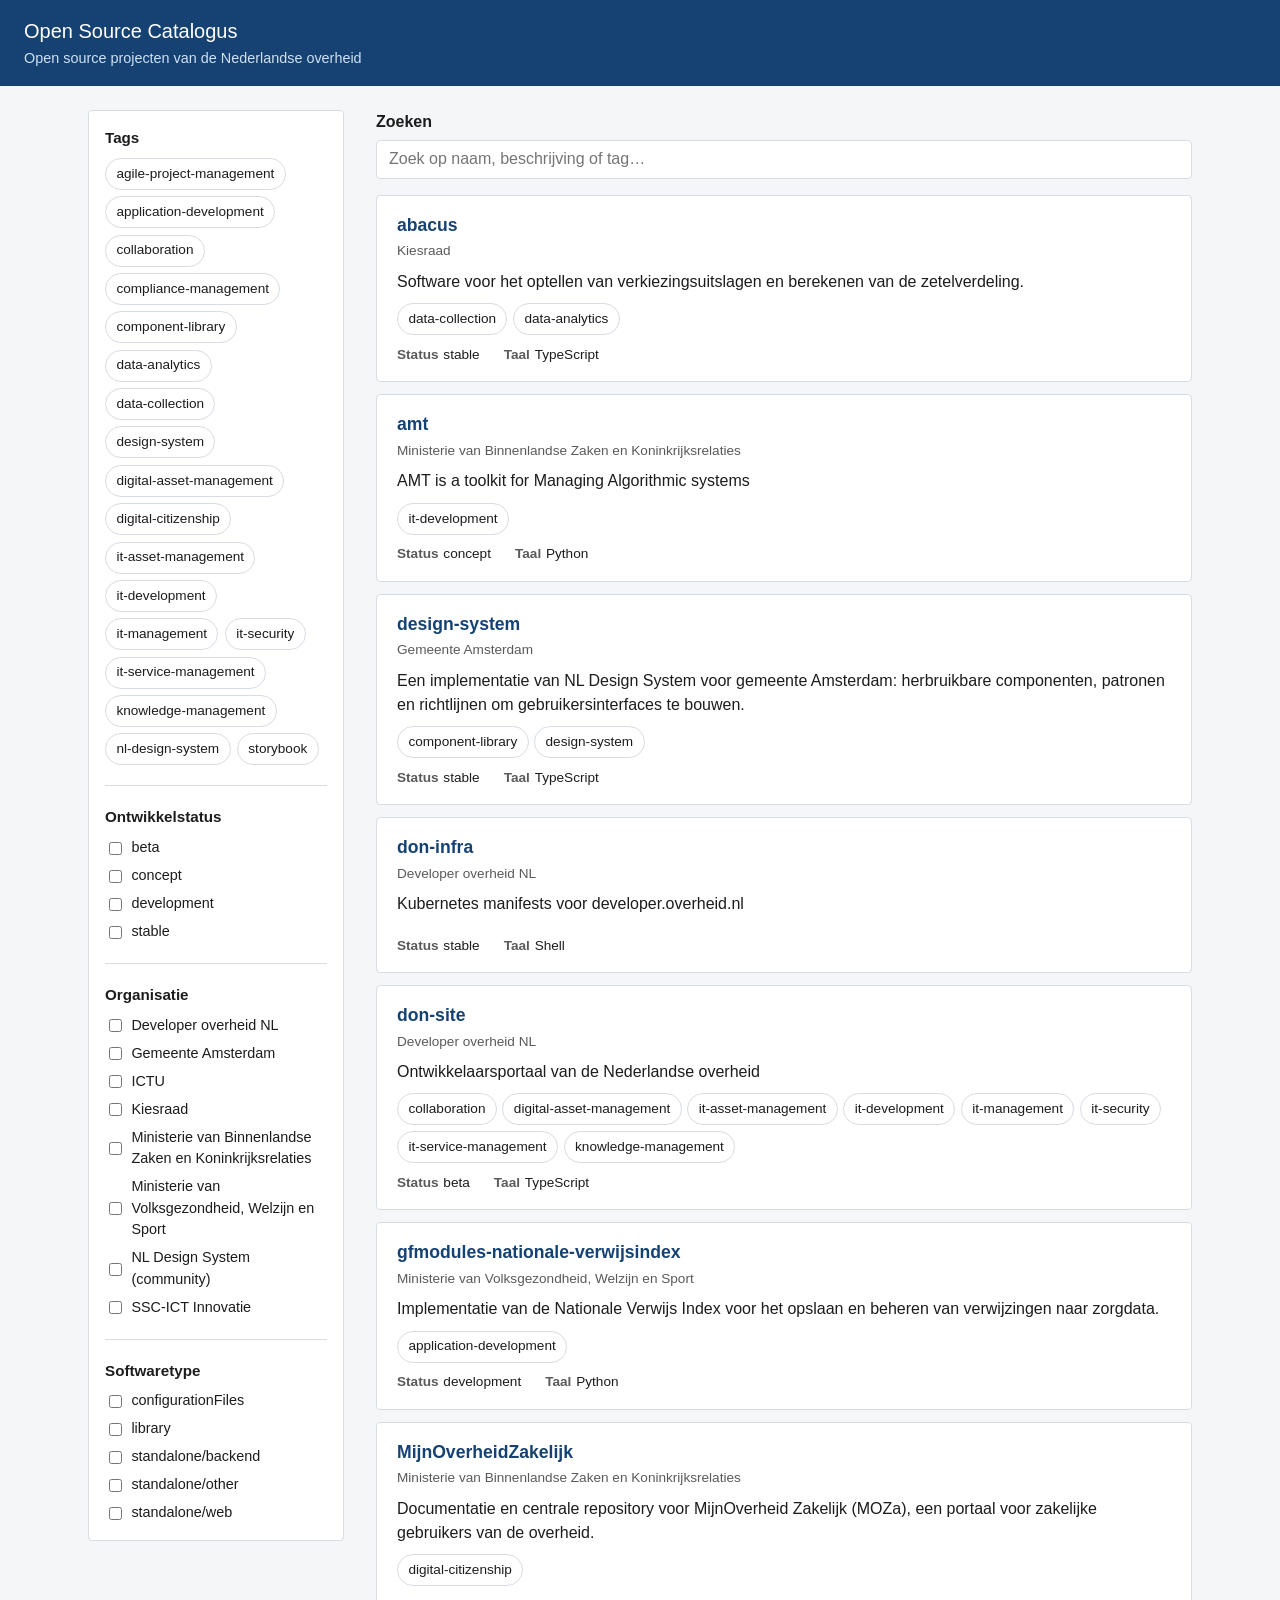
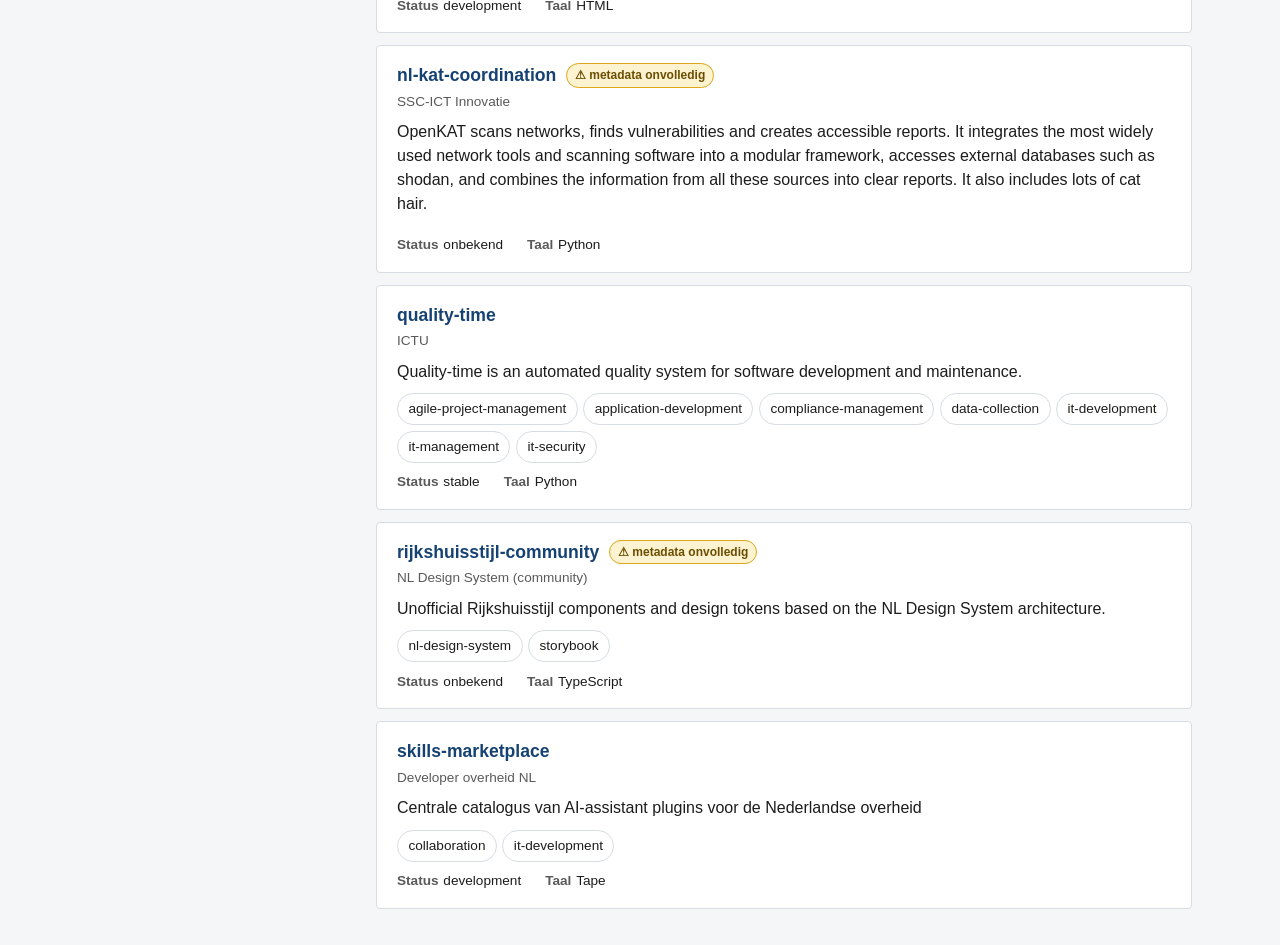
==== web/index.html @ 33ab9851 "initial commit" ====
<!doctype html>
<html lang="nl">
<head>
  <meta charset="utf-8" />
  <meta name="viewport" content="width=device-width, initial-scale=1" />
  <title>Open Source Catalogus</title>
  <link rel="stylesheet" href="styles/base.css" />
  <link rel="stylesheet" href="components/search-bar.css" />
  <link rel="stylesheet" href="components/tag-filter.css" />
  <link rel="stylesheet" href="components/checkbox-filter.css" />
  <link rel="stylesheet" href="components/project-card.css" />
  <link rel="stylesheet" href="components/project-list.css" />
  <link rel="stylesheet" href="components/empty-state.css" />
</head>
<body>
  <header class="site-header">
    <a href="index.html">
      <p class="site-header__title">Open Source Catalogus</p>
      <p class="site-header__subtitle">Open source projecten van de Nederlandse overheid</p>
    </a>
  </header>

  <main class="page">
    <div class="catalog-layout">
      <aside class="catalog-layout__filters" id="filters"></aside>
      <div class="catalog-layout__results">
        <div id="search-bar"></div>
        <div id="project-list"></div>
      </div>
    </div>
  </main>

  <template id="tpl-search-bar">
    <div class="search-bar">
      <label class="search-bar__label" for="search-bar-input">Zoeken</label>
      <input
        type="search"
        id="search-bar-input"
        class="search-bar__input"
        placeholder="Zoek op naam, beschrijving of tag…"
        autocomplete="off"
      />
    </div>
  </template>

  <template id="tpl-filters">
    <div class="filters">
      <section class="filters__section">
        <h2 class="filters__heading">Tags</h2>
        <div class="filters__active-tags" id="active-tag-pills"></div>
        <div class="tag-filter" id="tag-filter-list"></div>
      </section>
      <section class="filters__section">
        <h2 class="filters__heading">Ontwikkelstatus</h2>
        <div class="checkbox-filter" id="status-filter-options"></div>
      </section>
      <section class="filters__section">
        <h2 class="filters__heading">Organisatie</h2>
        <div class="checkbox-filter" id="org-filter-options"></div>
      </section>
      <section class="filters__section">
        <h2 class="filters__heading">Softwaretype</h2>
        <div class="checkbox-filter" id="software-type-filter-options"></div>
      </section>
    </div>
  </template>

  <template id="tpl-tag-pill">
    <button type="button" class="tag-pill">
      <span class="tag-pill__label"></span>
      <span class="tag-pill__remove" aria-hidden="true">×</span>
    </button>
  </template>

  <template id="tpl-tag-chip">
    <button type="button" class="tag-chip">
      <span class="tag-chip__label"></span>
    </button>
  </template>

  <template id="tpl-checkbox-option">
    <label class="checkbox-filter__option">
      <input type="checkbox" class="checkbox-filter__checkbox" />
      <span class="checkbox-filter__label"></span>
    </label>
  </template>

  <template id="tpl-project-card">
    <li class="project-card">
      <a class="project-card__link" href="#">
        <div class="project-card__header">
          <h2 class="project-card__name"></h2>
          <span class="project-card__warning badge" hidden title="Geen publiccode.yml gevonden">
            ⚠ metadata onvolledig
          </span>
        </div>
        <p class="project-card__org"></p>
        <p class="project-card__description"></p>
        <div class="project-card__tags"></div>
        <dl class="project-card__meta">
          <div>
            <dt>Status</dt>
            <dd class="project-card__status"></dd>
          </div>
          <div>
            <dt>Taal</dt>
            <dd class="project-card__language"></dd>
          </div>
        </dl>
      </a>
    </li>
  </template>

  <template id="tpl-empty-state">
    <div class="empty-state">
      <p class="empty-state__message">Geen projecten gevonden.</p>
      <p class="empty-state__hint">Probeer een andere zoekterm of pas de actieve filters aan.</p>
    </div>
  </template>

  <script type="module" src="app.js"></script>
</body>
</html>
---- web/styles/base.css ----
:root {
  --color-primary: #154273;
  --color-primary-dark: #0e2f52;
  --color-accent: #007bc7;
  --color-text: #1c1c1c;
  --color-text-muted: #5a5a5a;
  --color-bg: #ffffff;
  --color-bg-subtle: #f4f6f8;
  --color-border: #d7dde3;
  --color-warning-bg: #fdf3d0;
  --color-warning-border: #dba617;
  --color-warning-text: #6b4e00;
  --radius: 4px;
  --font-sans: "Segoe UI", Roboto, Arial, sans-serif;
  --heat-0: #e8edf2;
  --heat-1: #bcdcf2;
  --heat-2: #7ab8e6;
  --heat-3: #2f8fd1;
  --heat-4: #154273;
}

* {
  box-sizing: border-box;
}

[hidden] {
  display: none !important;
}

body {
  margin: 0;
  font-family: var(--font-sans);
  color: var(--color-text);
  background: var(--color-bg-subtle);
  line-height: 1.5;
}

a {
  color: var(--color-accent);
}

.site-header {
  background: var(--color-primary);
  color: #fff;
  padding: 1rem 1.5rem;
}

.site-header a {
  color: #fff;
  text-decoration: none;
}

.site-header__title {
  margin: 0;
  font-size: 1.25rem;
}

.site-header__subtitle {
  margin: 0.15rem 0 0;
  font-size: 0.9rem;
  color: #cfe0f2;
}

.page {
  max-width: 72rem;
  margin: 0 auto;
  padding: 1.5rem;
}

.visually-hidden {
  position: absolute;
  width: 1px;
  height: 1px;
  overflow: hidden;
  clip: rect(0 0 0 0);
  white-space: nowrap;
}

.button {
  display: inline-flex;
  align-items: center;
  gap: 0.4rem;
  padding: 0.55rem 1rem;
  background: var(--color-accent);
  color: #fff;
  border: none;
  border-radius: var(--radius);
  font-size: 0.95rem;
  text-decoration: none;
  cursor: pointer;
}

.button:hover {
  background: var(--color-primary);
}

.catalog-layout {
  display: grid;
  grid-template-columns: 16rem 1fr;
  gap: 2rem;
  align-items: start;
}

@media (max-width: 45rem) {
  .catalog-layout {
    grid-template-columns: 1fr;
  }
}

.filters {
  background: var(--color-bg);
  border: 1px solid var(--color-border);
  border-radius: var(--radius);
  padding: 1rem;
}

.filters__section + .filters__section {
  margin-top: 1.25rem;
  padding-top: 1.25rem;
  border-top: 1px solid var(--color-border);
}

.filters__heading {
  margin: 0 0 0.5rem;
  font-size: 0.95rem;
}

.badge {
  display: inline-block;
  padding: 0.15rem 0.5rem;
  border-radius: 999px;
  font-size: 0.75rem;
  font-weight: 600;
  background: var(--color-bg-subtle);
  color: var(--color-text-muted);
  border: 1px solid var(--color-border);
}
---- web/components/search-bar.css ----
.search-bar {
  margin-bottom: 1rem;
}

.search-bar__label {
  display: block;
  font-weight: 600;
  margin-bottom: 0.35rem;
}

.search-bar__input {
  width: 100%;
  padding: 0.6rem 0.75rem;
  font-size: 1rem;
  border: 1px solid var(--color-border);
  border-radius: var(--radius);
  background: var(--color-bg);
}

.search-bar__input:focus {
  outline: 2px solid var(--color-accent);
  outline-offset: 1px;
}
---- web/components/tag-filter.css ----
.tag-filter {
  display: flex;
  flex-wrap: wrap;
  gap: 0.4rem;
  margin: 0.5rem 0;
}

.tag-chip {
  font: inherit;
  font-size: 0.85rem;
  padding: 0.3rem 0.65rem;
  border-radius: 999px;
  border: 1px solid var(--color-border);
  background: var(--color-bg);
  color: var(--color-text);
  cursor: pointer;
}

.tag-chip:hover {
  border-color: var(--color-accent);
}

.tag-chip--active {
  background: var(--color-accent);
  border-color: var(--color-accent);
  color: #fff;
}

.filters__active-tags {
  display: flex;
  flex-wrap: wrap;
  gap: 0.4rem;
  margin-bottom: 0.5rem;
}

.filters__active-tags:empty {
  display: none;
}

.tag-pill {
  display: inline-flex;
  align-items: center;
  gap: 0.3rem;
  font: inherit;
  font-size: 0.85rem;
  padding: 0.25rem 0.5rem;
  border-radius: 999px;
  border: 1px solid var(--color-primary);
  background: var(--color-primary);
  color: #fff;
  cursor: pointer;
}

.tag-pill__remove {
  font-weight: bold;
}
---- web/components/checkbox-filter.css ----
.checkbox-filter {
  display: flex;
  flex-direction: column;
  gap: 0.4rem;
}

.checkbox-filter__option {
  display: flex;
  align-items: center;
  gap: 0.4rem;
  font-size: 0.9rem;
  cursor: pointer;
}
---- web/components/project-card.css ----
.project-card {
  list-style: none;
  background: var(--color-bg);
  border: 1px solid var(--color-border);
  border-radius: var(--radius);
  margin-bottom: 0.75rem;
}

.project-card__link {
  display: block;
  padding: 1rem 1.25rem;
  text-decoration: none;
  color: inherit;
}

.project-card:hover {
  border-color: var(--color-accent);
}

.project-card__header {
  display: flex;
  align-items: center;
  gap: 0.6rem;
  flex-wrap: wrap;
}

.project-card__name {
  margin: 0;
  font-size: 1.1rem;
  color: var(--color-primary);
}

.project-card__warning {
  background: var(--color-warning-bg);
  border-color: var(--color-warning-border);
  color: var(--color-warning-text);
}

.project-card__org {
  margin: 0.2rem 0 0.5rem;
  font-size: 0.85rem;
  color: var(--color-text-muted);
}

.project-card__description {
  margin: 0 0 0.6rem;
}

.project-card__tags {
  display: flex;
  flex-wrap: wrap;
  gap: 0.35rem;
  margin-bottom: 0.6rem;
}

.project-card__meta {
  display: flex;
  gap: 1.5rem;
  margin: 0;
  font-size: 0.85rem;
}

.project-card__meta dt {
  font-weight: 600;
  color: var(--color-text-muted);
}

.project-card__meta div {
  display: flex;
  gap: 0.3rem;
}

.project-card__meta dd {
  margin: 0;
}
---- web/components/project-list.css ----
.project-list {
  list-style: none;
  margin: 0;
  padding: 0;
}
---- web/components/empty-state.css ----
.empty-state {
  padding: 2.5rem 1rem;
  text-align: center;
  color: var(--color-text-muted);
}

.empty-state__message {
  font-size: 1.1rem;
  font-weight: 600;
  margin: 0 0 0.35rem;
  color: var(--color-text);
}

.empty-state__hint {
  margin: 0;
}
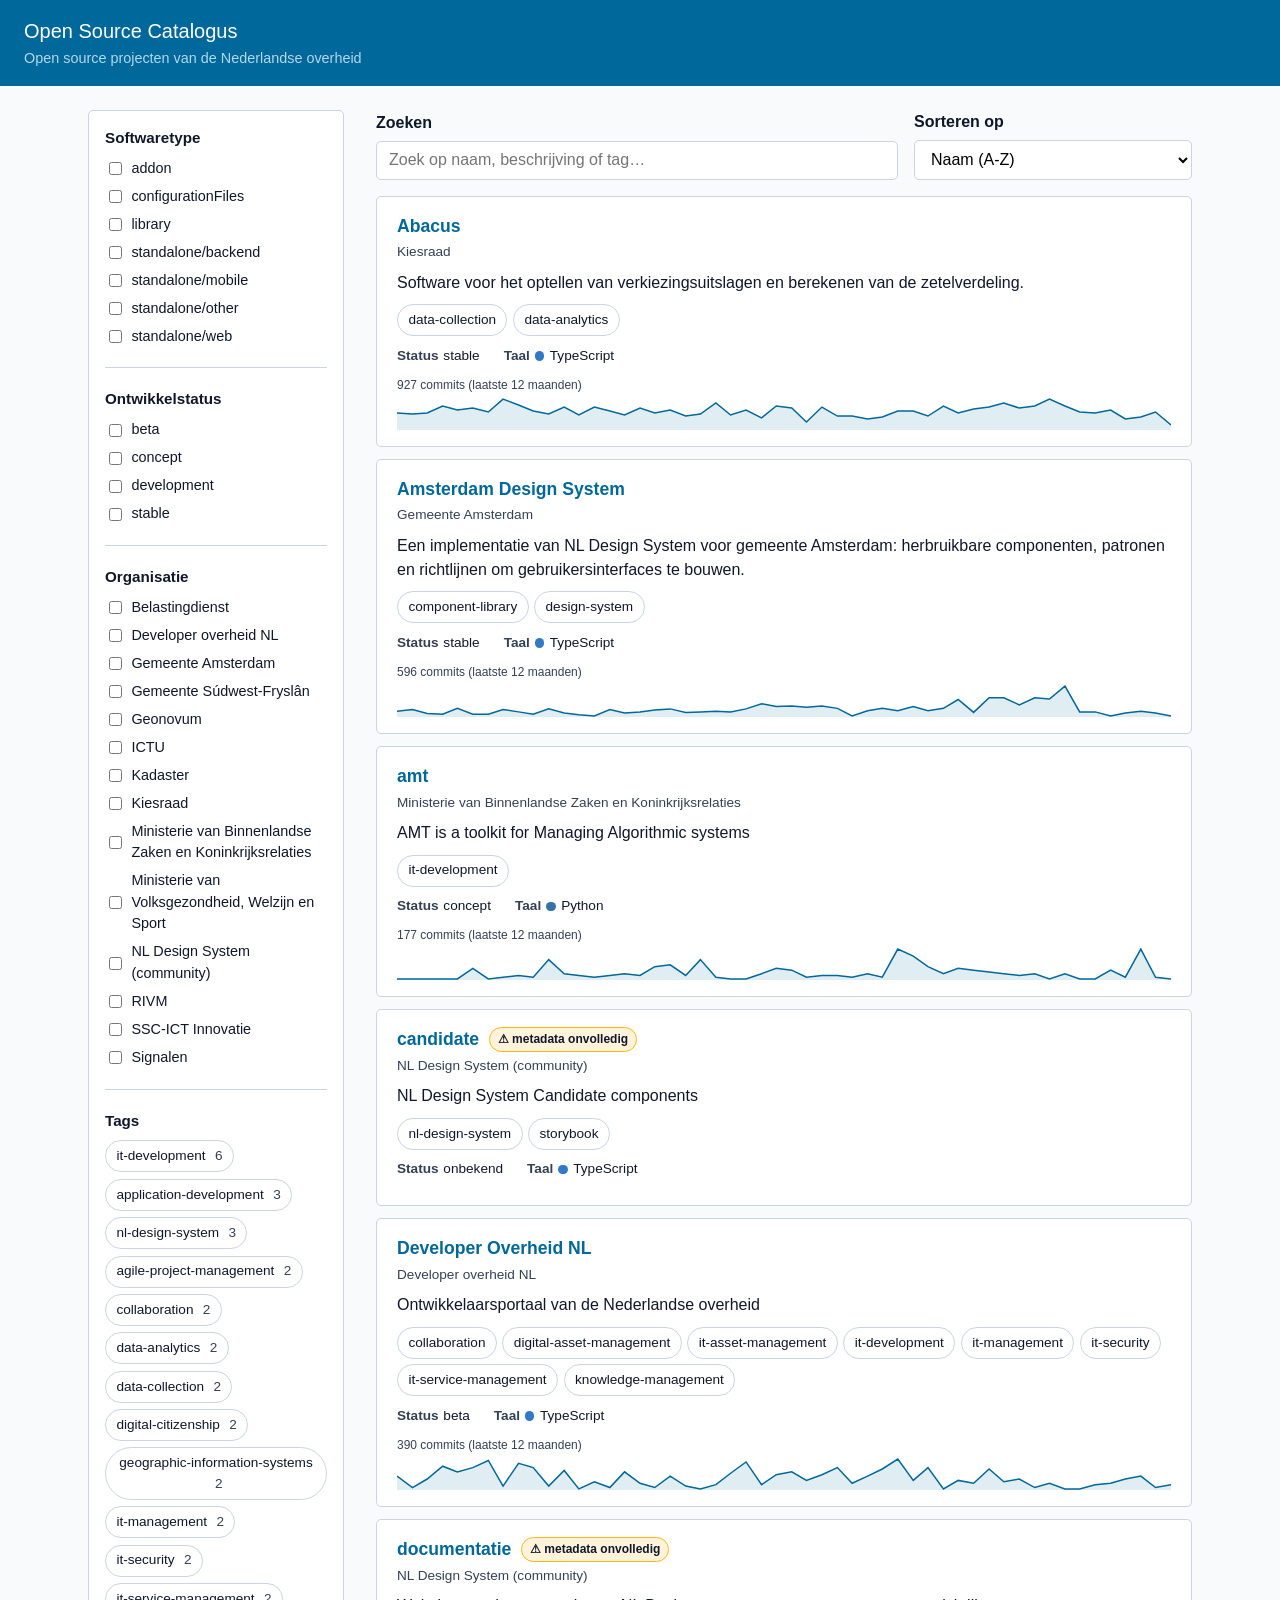
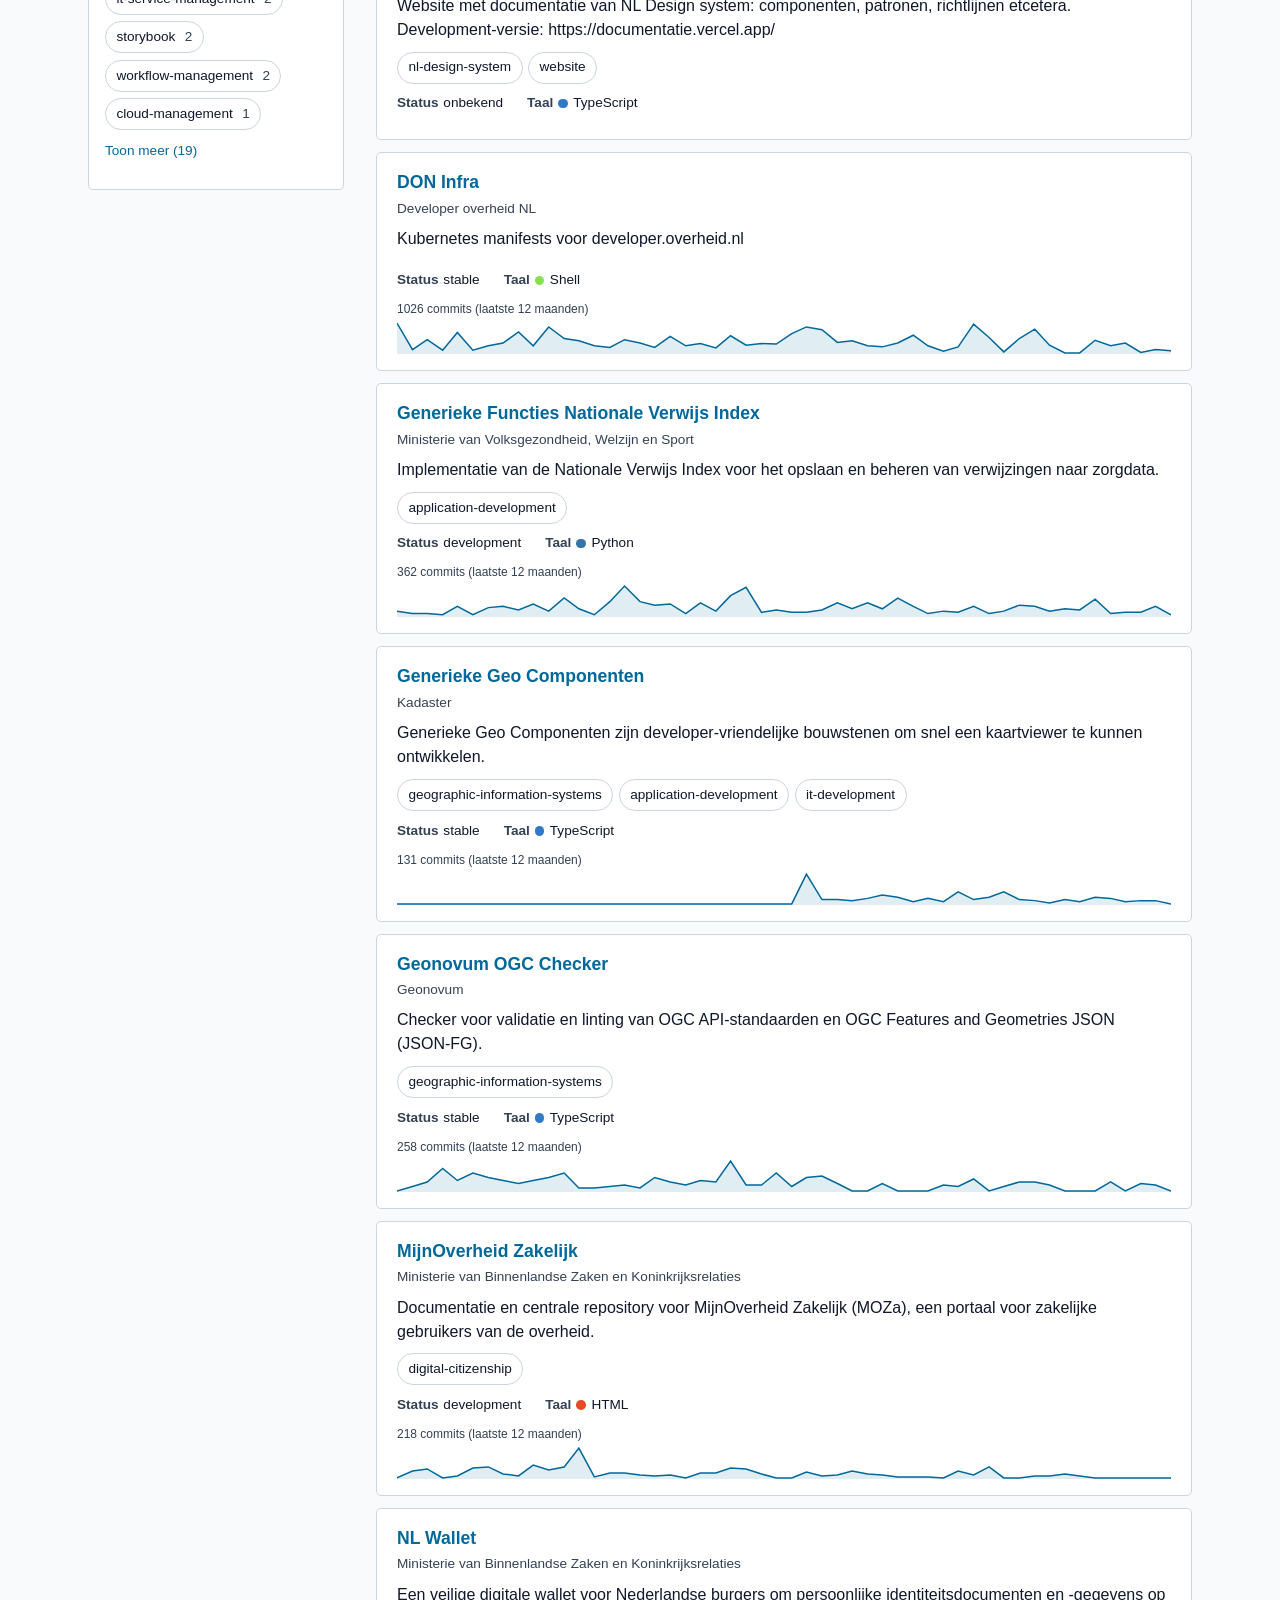
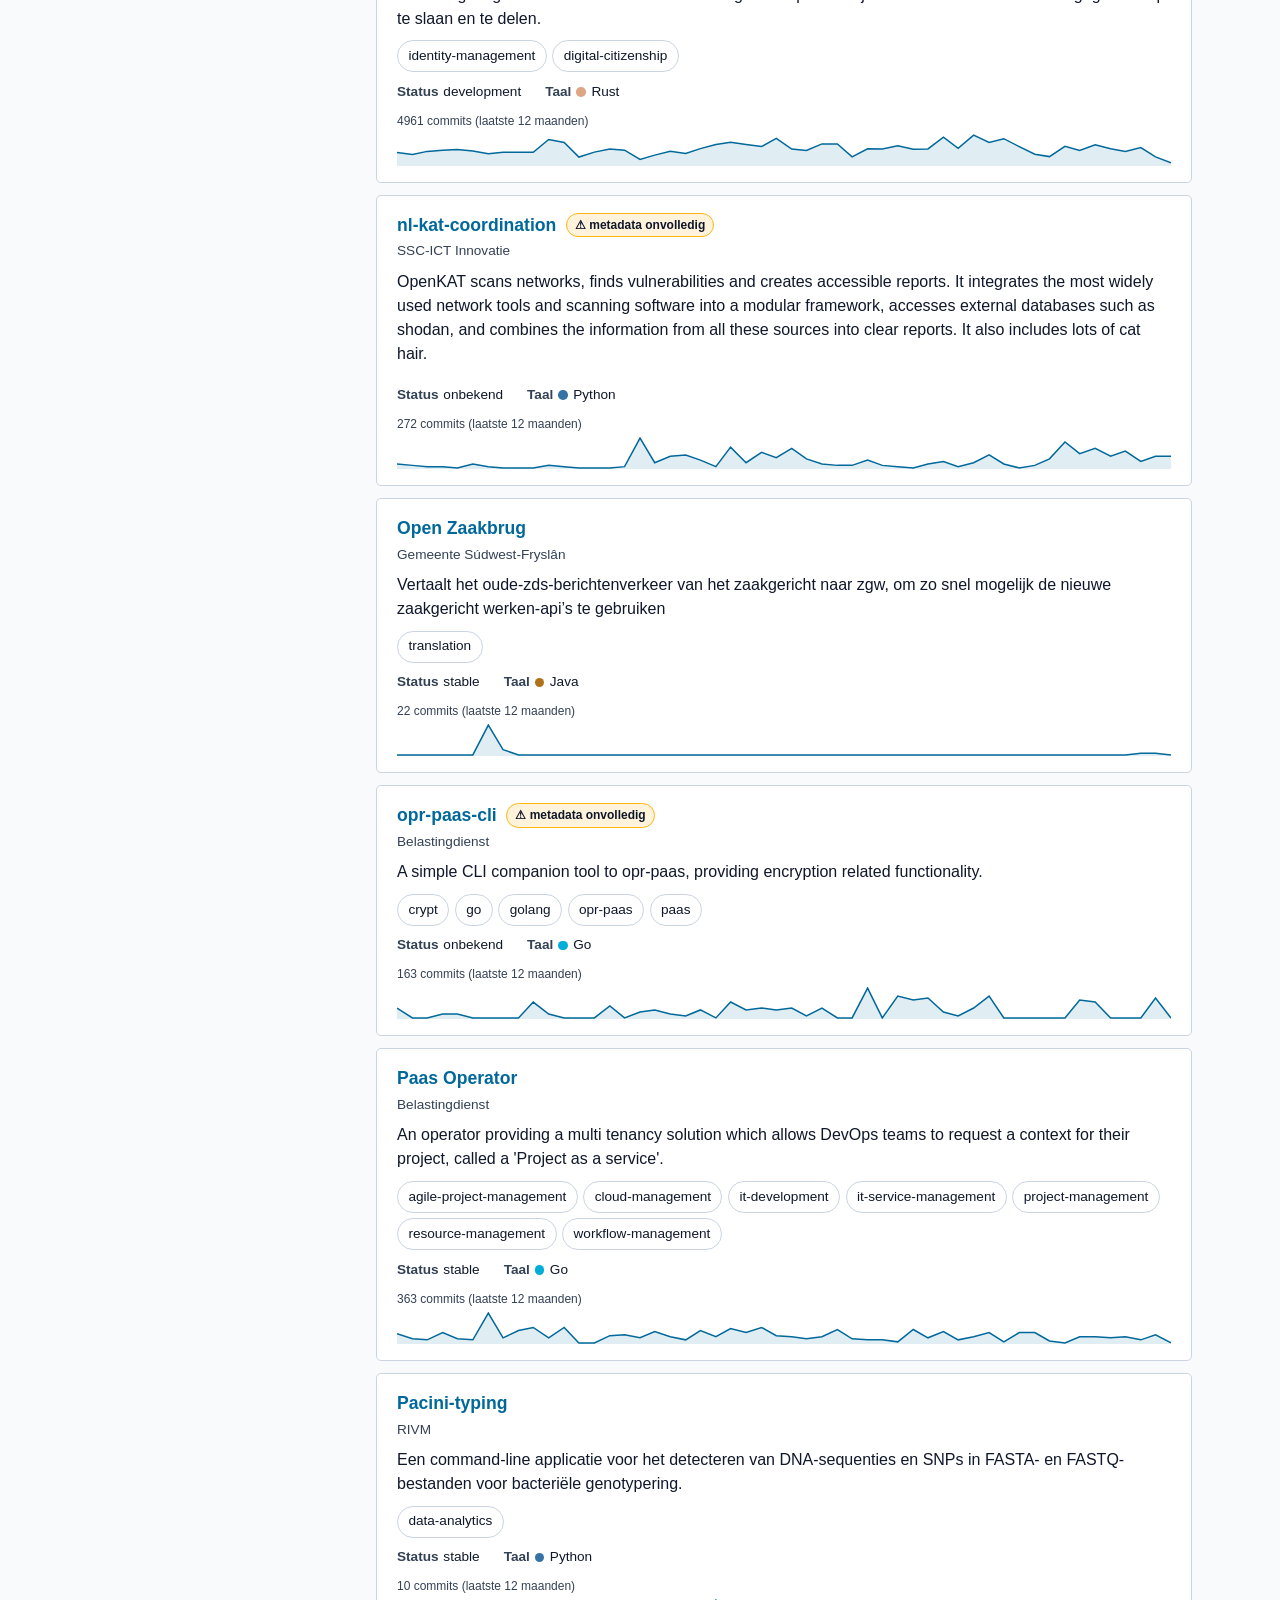
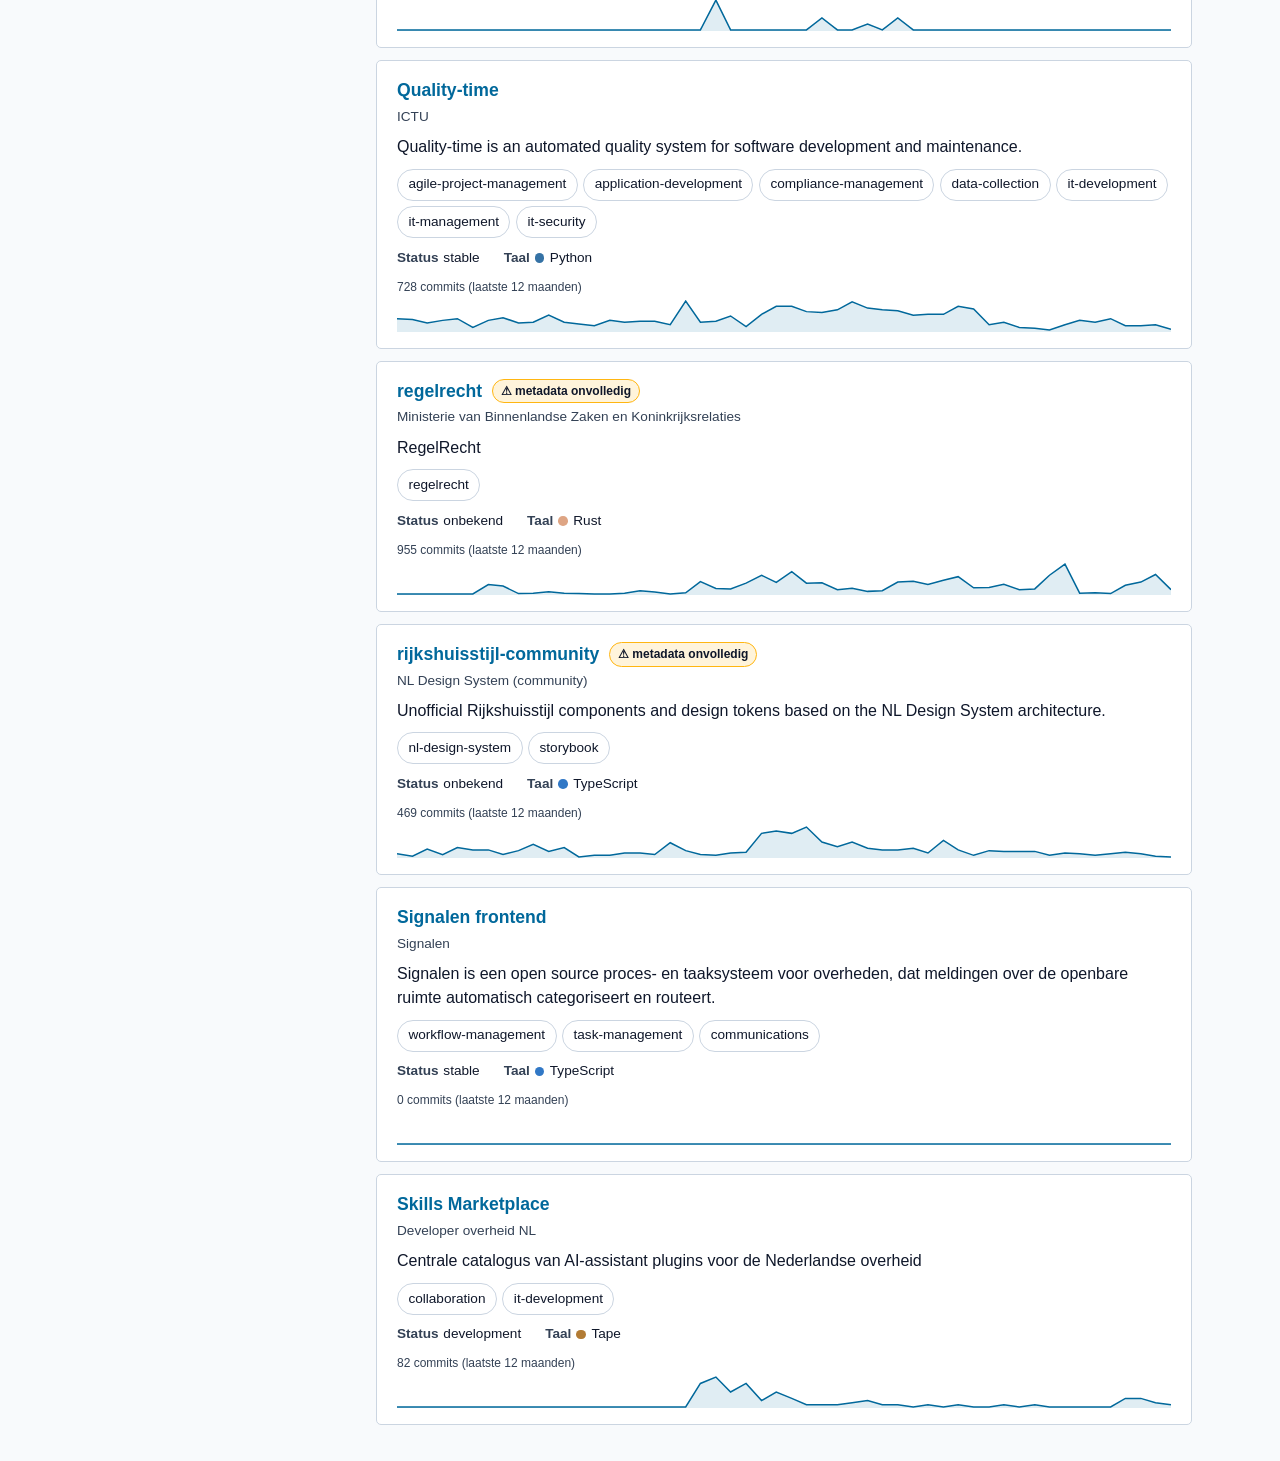
==== commit d3432bcf: "last push" ====
--- a/web/index.html
+++ b/web/index.html
@@ -1,123 +1,153 @@
 <!doctype html>
 <html lang="nl">
-<head>
-  <meta charset="utf-8" />
-  <meta name="viewport" content="width=device-width, initial-scale=1" />
-  <title>Open Source Catalogus</title>
-  <link rel="stylesheet" href="styles/base.css" />
-  <link rel="stylesheet" href="components/search-bar.css" />
-  <link rel="stylesheet" href="components/tag-filter.css" />
-  <link rel="stylesheet" href="components/checkbox-filter.css" />
-  <link rel="stylesheet" href="components/project-card.css" />
-  <link rel="stylesheet" href="components/project-list.css" />
-  <link rel="stylesheet" href="components/empty-state.css" />
-</head>
-<body>
-  <header class="site-header">
-    <a href="index.html">
-      <p class="site-header__title">Open Source Catalogus</p>
-      <p class="site-header__subtitle">Open source projecten van de Nederlandse overheid</p>
-    </a>
-  </header>
+  <head>
+    <meta charset="utf-8" />
+    <meta name="viewport" content="width=device-width, initial-scale=1" />
+    <title>Open Source Catalogus</title>
+    <link rel="stylesheet" href="styles/base.css" />
+    <link rel="stylesheet" href="components/search-bar.css" />
+    <link rel="stylesheet" href="components/sort-select.css" />
+    <link rel="stylesheet" href="components/tag-filter.css" />
+    <link rel="stylesheet" href="components/checkbox-filter.css" />
+    <link rel="stylesheet" href="components/project-card.css" />
+    <link rel="stylesheet" href="components/commit-sparkline.css" />
+    <link rel="stylesheet" href="components/project-list.css" />
+    <link rel="stylesheet" href="components/empty-state.css" />
+  </head>
+  <body>
+    <header class="site-header">
+      <a href="index.html">
+        <p class="site-header__title">Open Source Catalogus</p>
+        <p class="site-header__subtitle">
+          Open source projecten van de Nederlandse overheid
+        </p>
+      </a>
+    </header>
 
-  <main class="page">
-    <div class="catalog-layout">
-      <aside class="catalog-layout__filters" id="filters"></aside>
-      <div class="catalog-layout__results">
-        <div id="search-bar"></div>
-        <div id="project-list"></div>
+    <main class="page">
+      <div class="catalog-layout">
+        <aside class="catalog-layout__filters" id="filters"></aside>
+        <div class="catalog-layout__results">
+          <div class="catalog-toolbar">
+            <div id="search-bar"></div>
+            <div id="sort-select"></div>
+          </div>
+          <div id="project-list"></div>
+        </div>
       </div>
-    </div>
-  </main>
+    </main>
 
-  <template id="tpl-search-bar">
-    <div class="search-bar">
-      <label class="search-bar__label" for="search-bar-input">Zoeken</label>
-      <input
-        type="search"
-        id="search-bar-input"
-        class="search-bar__input"
-        placeholder="Zoek op naam, beschrijving of tag…"
-        autocomplete="off"
-      />
-    </div>
-  </template>
+    <template id="tpl-search-bar">
+      <div class="search-bar">
+        <label class="search-bar__label" for="search-bar-input">Zoeken</label>
+        <input
+          type="search"
+          id="search-bar-input"
+          class="search-bar__input"
+          placeholder="Zoek op naam, beschrijving of tag…"
+          autocomplete="off"
+        />
+      </div>
+    </template>
 
-  <template id="tpl-filters">
-    <div class="filters">
-      <section class="filters__section">
-        <h2 class="filters__heading">Tags</h2>
-        <div class="filters__active-tags" id="active-tag-pills"></div>
-        <div class="tag-filter" id="tag-filter-list"></div>
-      </section>
-      <section class="filters__section">
-        <h2 class="filters__heading">Ontwikkelstatus</h2>
-        <div class="checkbox-filter" id="status-filter-options"></div>
-      </section>
-      <section class="filters__section">
-        <h2 class="filters__heading">Organisatie</h2>
-        <div class="checkbox-filter" id="org-filter-options"></div>
-      </section>
-      <section class="filters__section">
-        <h2 class="filters__heading">Softwaretype</h2>
-        <div class="checkbox-filter" id="software-type-filter-options"></div>
-      </section>
-    </div>
-  </template>
+    <template id="tpl-filters">
+      <div class="filters">
+        <section class="filters__section">
+          <h2 class="filters__heading">Softwaretype</h2>
+          <div class="checkbox-filter" id="software-type-filter-options"></div>
+        </section>
+        <section class="filters__section">
+          <h2 class="filters__heading">Ontwikkelstatus</h2>
+          <div class="checkbox-filter" id="status-filter-options"></div>
+        </section>
 
-  <template id="tpl-tag-pill">
-    <button type="button" class="tag-pill">
-      <span class="tag-pill__label"></span>
-      <span class="tag-pill__remove" aria-hidden="true">×</span>
-    </button>
-  </template>
+        <section class="filters__section">
+          <h2 class="filters__heading">Organisatie</h2>
+          <div class="checkbox-filter" id="org-filter-options"></div>
+        </section>
 
-  <template id="tpl-tag-chip">
-    <button type="button" class="tag-chip">
-      <span class="tag-chip__label"></span>
-    </button>
-  </template>
+        <section class="filters__section">
+          <h2 class="filters__heading">Tags</h2>
+          <div class="filters__active-tags" id="active-tag-pills"></div>
+          <div class="tag-filter" id="tag-filter-list"></div>
+        </section>
+      </div>
+    </template>
 
-  <template id="tpl-checkbox-option">
-    <label class="checkbox-filter__option">
-      <input type="checkbox" class="checkbox-filter__checkbox" />
-      <span class="checkbox-filter__label"></span>
-    </label>
-  </template>
+    <template id="tpl-tag-pill">
+      <button type="button" class="tag-pill">
+        <span class="tag-pill__label"></span>
+        <span class="tag-pill__remove" aria-hidden="true">×</span>
+      </button>
+    </template>
 
-  <template id="tpl-project-card">
-    <li class="project-card">
-      <a class="project-card__link" href="#">
-        <div class="project-card__header">
-          <h2 class="project-card__name"></h2>
-          <span class="project-card__warning badge" hidden title="Geen publiccode.yml gevonden">
-            ⚠ metadata onvolledig
-          </span>
-        </div>
-        <p class="project-card__org"></p>
-        <p class="project-card__description"></p>
-        <div class="project-card__tags"></div>
-        <dl class="project-card__meta">
-          <div>
-            <dt>Status</dt>
-            <dd class="project-card__status"></dd>
+    <template id="tpl-tag-chip">
+      <button type="button" class="tag-chip">
+        <span class="tag-chip__label"></span>
+        <span class="tag-chip__count"></span>
+      </button>
+    </template>
+
+    <template id="tpl-sort-select">
+      <div class="sort-select">
+        <label class="sort-select__label" for="sort-select-input"
+          >Sorteren op</label
+        >
+        <select id="sort-select-input" class="sort-select__input">
+          <option value="name-asc">Naam (A-Z)</option>
+          <option value="commits-desc">Aantal commits (hoog naar laag)</option>
+          <option value="commits-asc">Aantal commits (laag naar hoog)</option>
+        </select>
+      </div>
+    </template>
+
+    <template id="tpl-checkbox-option">
+      <label class="checkbox-filter__option">
+        <input type="checkbox" class="checkbox-filter__checkbox" />
+        <span class="checkbox-filter__label"></span>
+      </label>
+    </template>
+
+    <template id="tpl-project-card">
+      <li class="project-card">
+        <a class="project-card__link" href="#">
+          <div class="project-card__header">
+            <h2 class="project-card__name"></h2>
+            <span
+              class="project-card__warning badge"
+              hidden
+              title="Geen publiccode.yml gevonden"
+            >
+              ⚠ metadata onvolledig
+            </span>
           </div>
-          <div>
-            <dt>Taal</dt>
-            <dd class="project-card__language"></dd>
-          </div>
-        </dl>
-      </a>
-    </li>
-  </template>
+          <p class="project-card__org"></p>
+          <p class="project-card__description"></p>
+          <div class="project-card__tags"></div>
+          <dl class="project-card__meta">
+            <div>
+              <dt>Status</dt>
+              <dd class="project-card__status"></dd>
+            </div>
+            <div>
+              <dt>Taal</dt>
+              <dd class="project-card__language"></dd>
+            </div>
+          </dl>
+          <div class="commit-sparkline"></div>
+        </a>
+      </li>
+    </template>
 
-  <template id="tpl-empty-state">
-    <div class="empty-state">
-      <p class="empty-state__message">Geen projecten gevonden.</p>
-      <p class="empty-state__hint">Probeer een andere zoekterm of pas de actieve filters aan.</p>
-    </div>
-  </template>
+    <template id="tpl-empty-state">
+      <div class="empty-state">
+        <p class="empty-state__message">Geen projecten gevonden.</p>
+        <p class="empty-state__hint">
+          Probeer een andere zoekterm of pas de actieve filters aan.
+        </p>
+      </div>
+    </template>
 
-  <script type="module" src="app.js"></script>
-</body>
+    <script type="module" src="app.js"></script>
+  </body>
 </html>
--- a/web/styles/base.css
+++ b/web/styles/base.css
@@ -1,22 +1,33 @@
+/*
+ * Kleuren, radius en font zijn overgenomen van de Rijkshuisstijl Community
+ * design tokens zoals gebruikt op oss.developer.overheid.nl (--rhc-color-*,
+ * --rhc-border-radius-*, --rhc-text-font-family-default). We nemen alleen de
+ * tokenwaarden over, niet hun componentframework (zie ARCHITECTURE.md:
+ * vanilla JS blijft de aanpak) — en niet hun webfont-bestanden, die zijn
+ * eigendom van de Rijksoverheid; "RijksSans" valt hier terug op Arial/Verdana
+ * op machines zonder die font geïnstalleerd.
+ */
 :root {
-  --color-primary: #154273;
-  --color-primary-dark: #0e2f52;
-  --color-accent: #007bc7;
-  --color-text: #1c1c1c;
-  --color-text-muted: #5a5a5a;
+  --color-primary: #01689b; /* rhc-color-donkerblauw-500 (foreground-link) */
+  --color-primary-dark: #014e73;
+  --color-accent: #39870c; /* rhc-color-groen-500 (primary action) */
+  --color-accent-hover: #2c5d12;
+  --color-text: #0f172a; /* rhc-color-cool-grey-900 (foreground-default) */
+  --color-text-muted: #334155; /* rhc-color-cool-grey-700 (foreground-subtle) */
   --color-bg: #ffffff;
-  --color-bg-subtle: #f4f6f8;
-  --color-border: #d7dde3;
-  --color-warning-bg: #fdf3d0;
-  --color-warning-border: #dba617;
-  --color-warning-text: #6b4e00;
-  --radius: 4px;
-  --font-sans: "Segoe UI", Roboto, Arial, sans-serif;
-  --heat-0: #e8edf2;
-  --heat-1: #bcdcf2;
-  --heat-2: #7ab8e6;
-  --heat-3: #2f8fd1;
-  --heat-4: #154273;
+  --color-bg-subtle: #f8fafc; /* rhc-color-cool-grey-50 */
+  --color-border: #cbd5e1; /* rhc-color-cool-grey-300 */
+  --color-warning-bg: #fff4db; /* rhc-color-donkergeel-50 */
+  --color-warning-border: #ffb612; /* rhc-color-donkergeel-500 */
+  --color-warning-text: #0f172a;
+  --color-focus: #000000; /* rhc-focus-outline-color */
+  --radius: 5px; /* rhc-border-radius-md */
+  --font-sans: "RijksSans", "RijksoverheidSansWeb", Arial, Verdana, sans-serif;
+  --heat-0: #f1f5f9;
+  --heat-1: #c4dbb6;
+  --heat-2: #a5c991;
+  --heat-3: #6aa549;
+  --heat-4: #39870c;
 }
 
 * {
@@ -36,7 +47,16 @@
 }
 
 a {
-  color: var(--color-accent);
+  color: var(--color-primary);
+}
+
+a:focus-visible,
+button:focus-visible,
+input:focus-visible,
+select:focus-visible,
+[tabindex]:focus-visible {
+  outline: 2px solid var(--color-focus);
+  outline-offset: 0.125rem;
 }
 
 .site-header {
@@ -58,7 +78,7 @@
 .site-header__subtitle {
   margin: 0.15rem 0 0;
   font-size: 0.9rem;
-  color: #cfe0f2;
+  color: #b3d7ee; /* rhc-color-hemelblauw-100 */
 }
 
 .page {
@@ -91,7 +111,7 @@
 }
 
 .button:hover {
-  background: var(--color-primary);
+  background: var(--color-accent-hover);
 }
 
 .catalog-layout {
--- a/web/components/search-bar.css
+++ b/web/components/search-bar.css
@@ -17,7 +17,3 @@
   background: var(--color-bg);
 }
 
-.search-bar__input:focus {
-  outline: 2px solid var(--color-accent);
-  outline-offset: 1px;
-}
--- a/web/components/sort-select.css
+++ b/web/components/sort-select.css
@@ -0,0 +1,34 @@
+.catalog-toolbar {
+  display: flex;
+  align-items: flex-end;
+  gap: 1rem;
+  flex-wrap: wrap;
+  margin-bottom: 1rem;
+}
+
+.catalog-toolbar #search-bar {
+  flex: 1 1 16rem;
+}
+
+.catalog-toolbar .search-bar {
+  margin-bottom: 0;
+}
+
+.sort-select {
+  flex: 0 0 auto;
+}
+
+.sort-select__label {
+  display: block;
+  font-weight: 600;
+  margin-bottom: 0.35rem;
+}
+
+.sort-select__input {
+  padding: 0.6rem 0.75rem;
+  font-size: 1rem;
+  border: 1px solid var(--color-border);
+  border-radius: var(--radius);
+  background: var(--color-bg);
+}
+
--- a/web/components/tag-filter.css
+++ b/web/components/tag-filter.css
@@ -24,6 +24,37 @@
   background: var(--color-accent);
   border-color: var(--color-accent);
   color: #fff;
+}
+
+.tag-chip__count {
+  margin-left: 0.35rem;
+  color: var(--color-text-muted);
+}
+
+.tag-chip__count:empty {
+  display: none;
+}
+
+.tag-chip--active .tag-chip__count {
+  color: inherit;
+  opacity: 0.85;
+}
+
+.tag-filter__toggle {
+  flex-basis: 100%;
+  font: inherit;
+  font-size: 0.85rem;
+  color: var(--color-primary);
+  background: none;
+  border: none;
+  padding: 0.2rem 0;
+  margin-top: 0.1rem;
+  text-align: left;
+  cursor: pointer;
+}
+
+.tag-filter__toggle:hover {
+  text-decoration: underline;
 }
 
 .filters__active-tags {
--- a/web/components/project-card.css
+++ b/web/components/project-card.css
@@ -73,3 +73,16 @@
 .project-card__meta dd {
   margin: 0;
 }
+
+.project-card__language {
+  display: inline-flex;
+  align-items: center;
+  gap: 0.35rem;
+}
+
+.project-card__language-dot {
+  width: 0.6rem;
+  height: 0.6rem;
+  border-radius: 50%;
+  flex-shrink: 0;
+}
--- a/web/components/commit-sparkline.css
+++ b/web/components/commit-sparkline.css
@@ -0,0 +1,28 @@
+.commit-sparkline {
+  margin-top: 0.6rem;
+}
+
+.commit-sparkline__label {
+  margin: 0 0 0.25rem;
+  font-size: 0.75rem;
+  color: var(--color-text-muted);
+}
+
+.commit-sparkline__svg {
+  display: block;
+  width: 100%;
+  height: 2rem;
+}
+
+.commit-sparkline__area {
+  fill: var(--color-primary);
+  fill-opacity: 0.12;
+  stroke: none;
+}
+
+.commit-sparkline__line {
+  fill: none;
+  stroke: var(--color-primary);
+  stroke-width: 1.5;
+  vector-effect: non-scaling-stroke;
+}
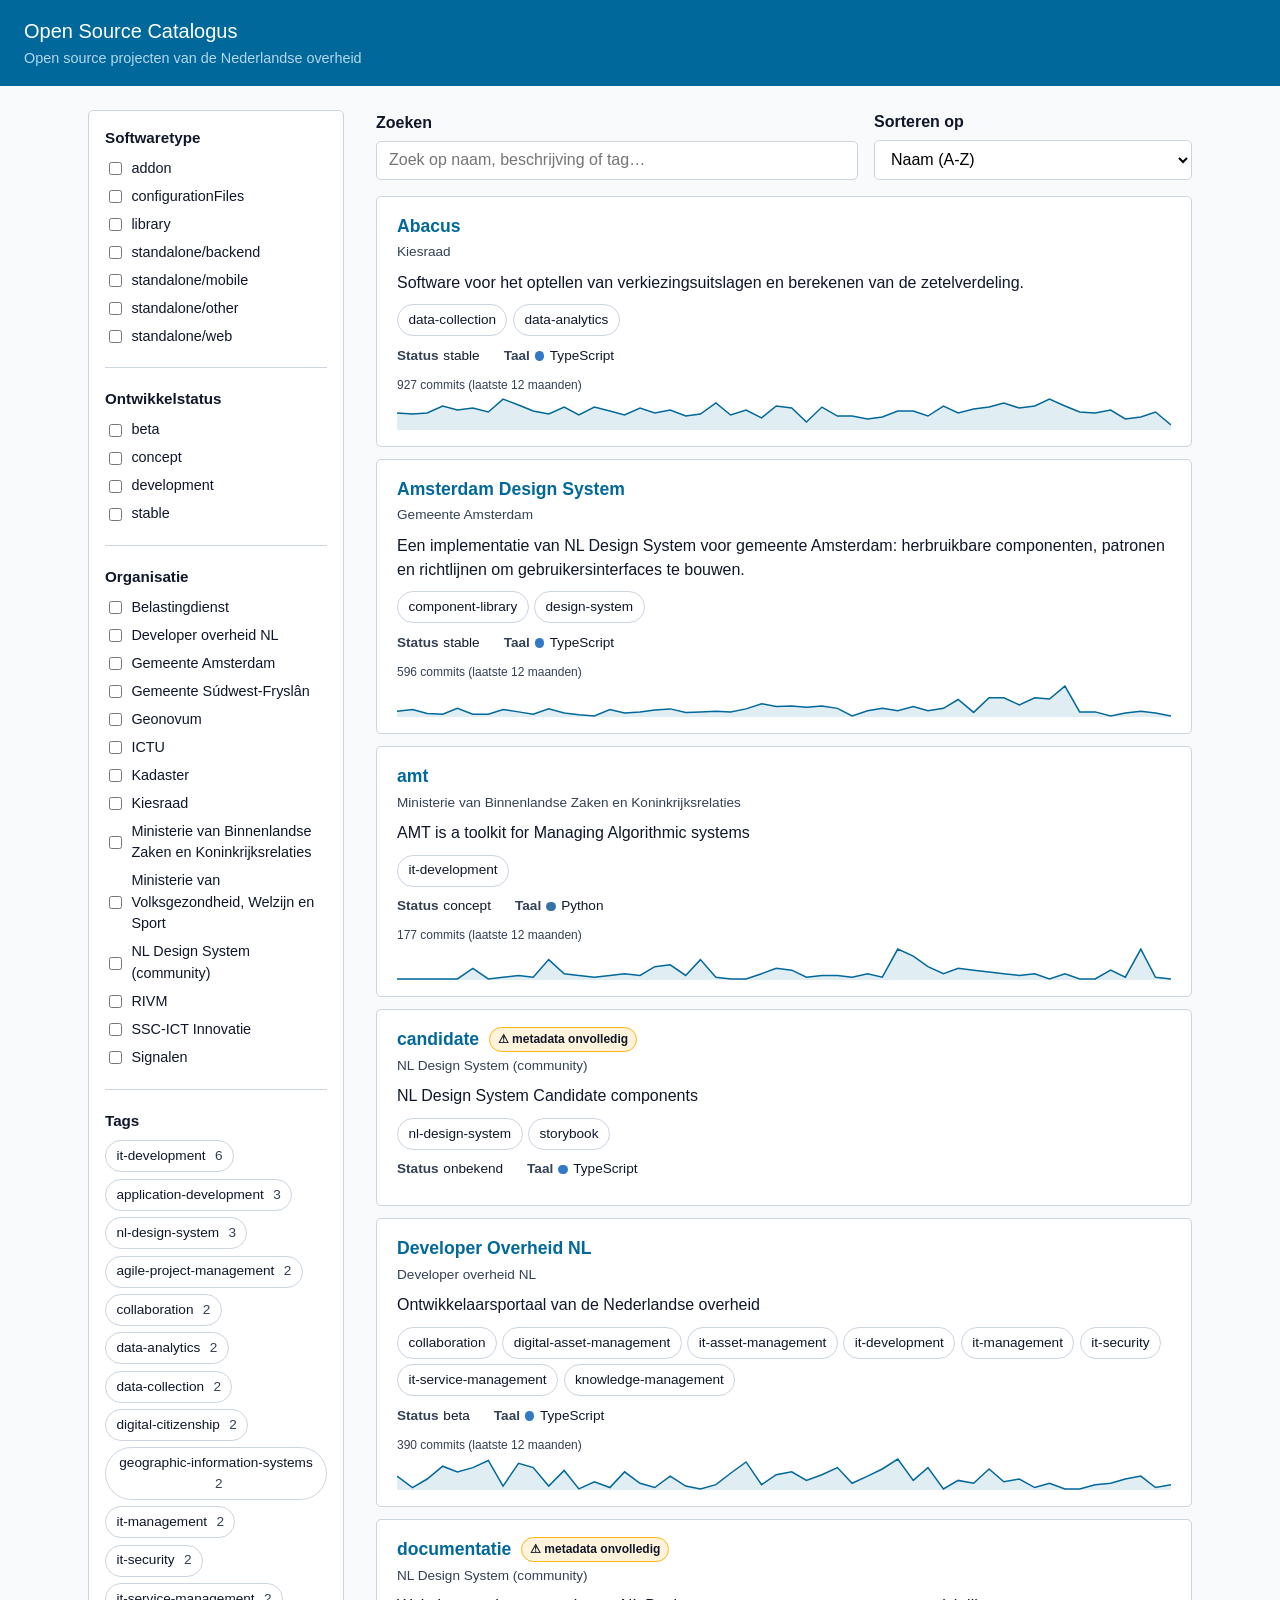
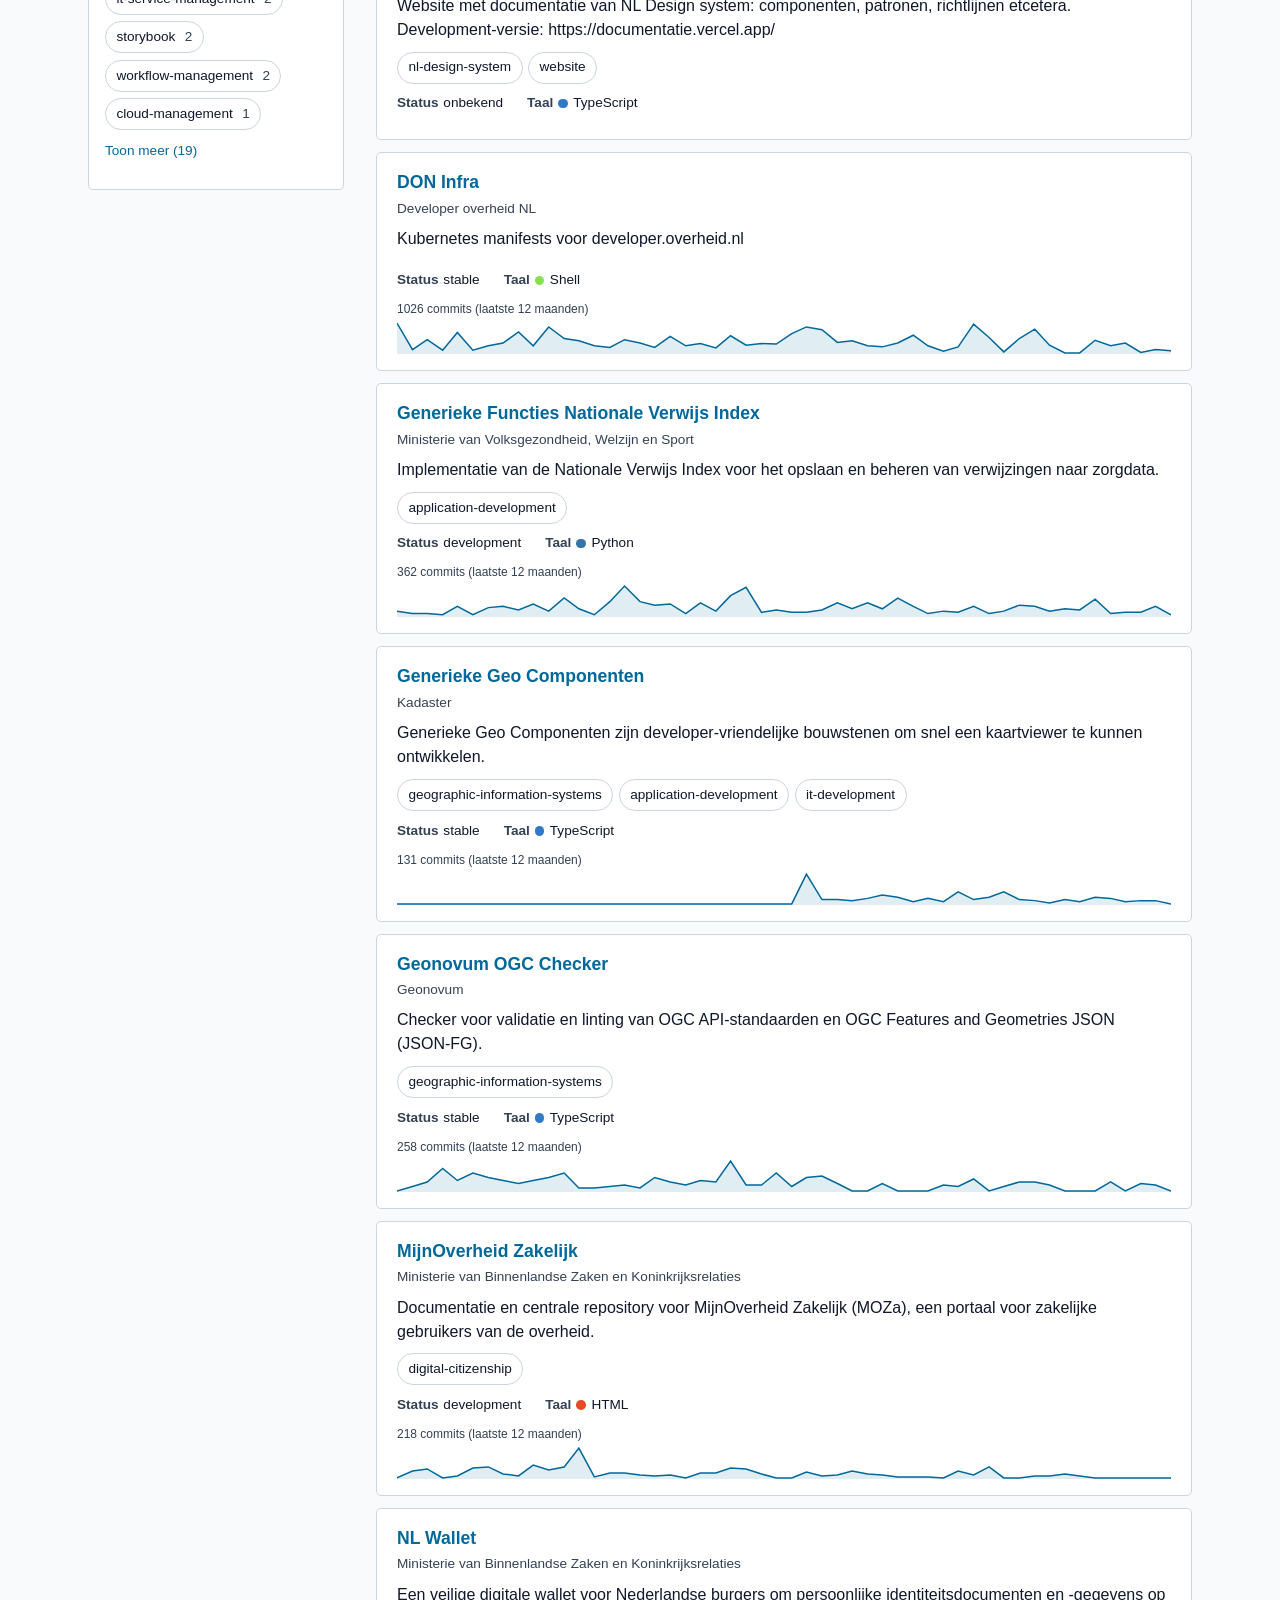
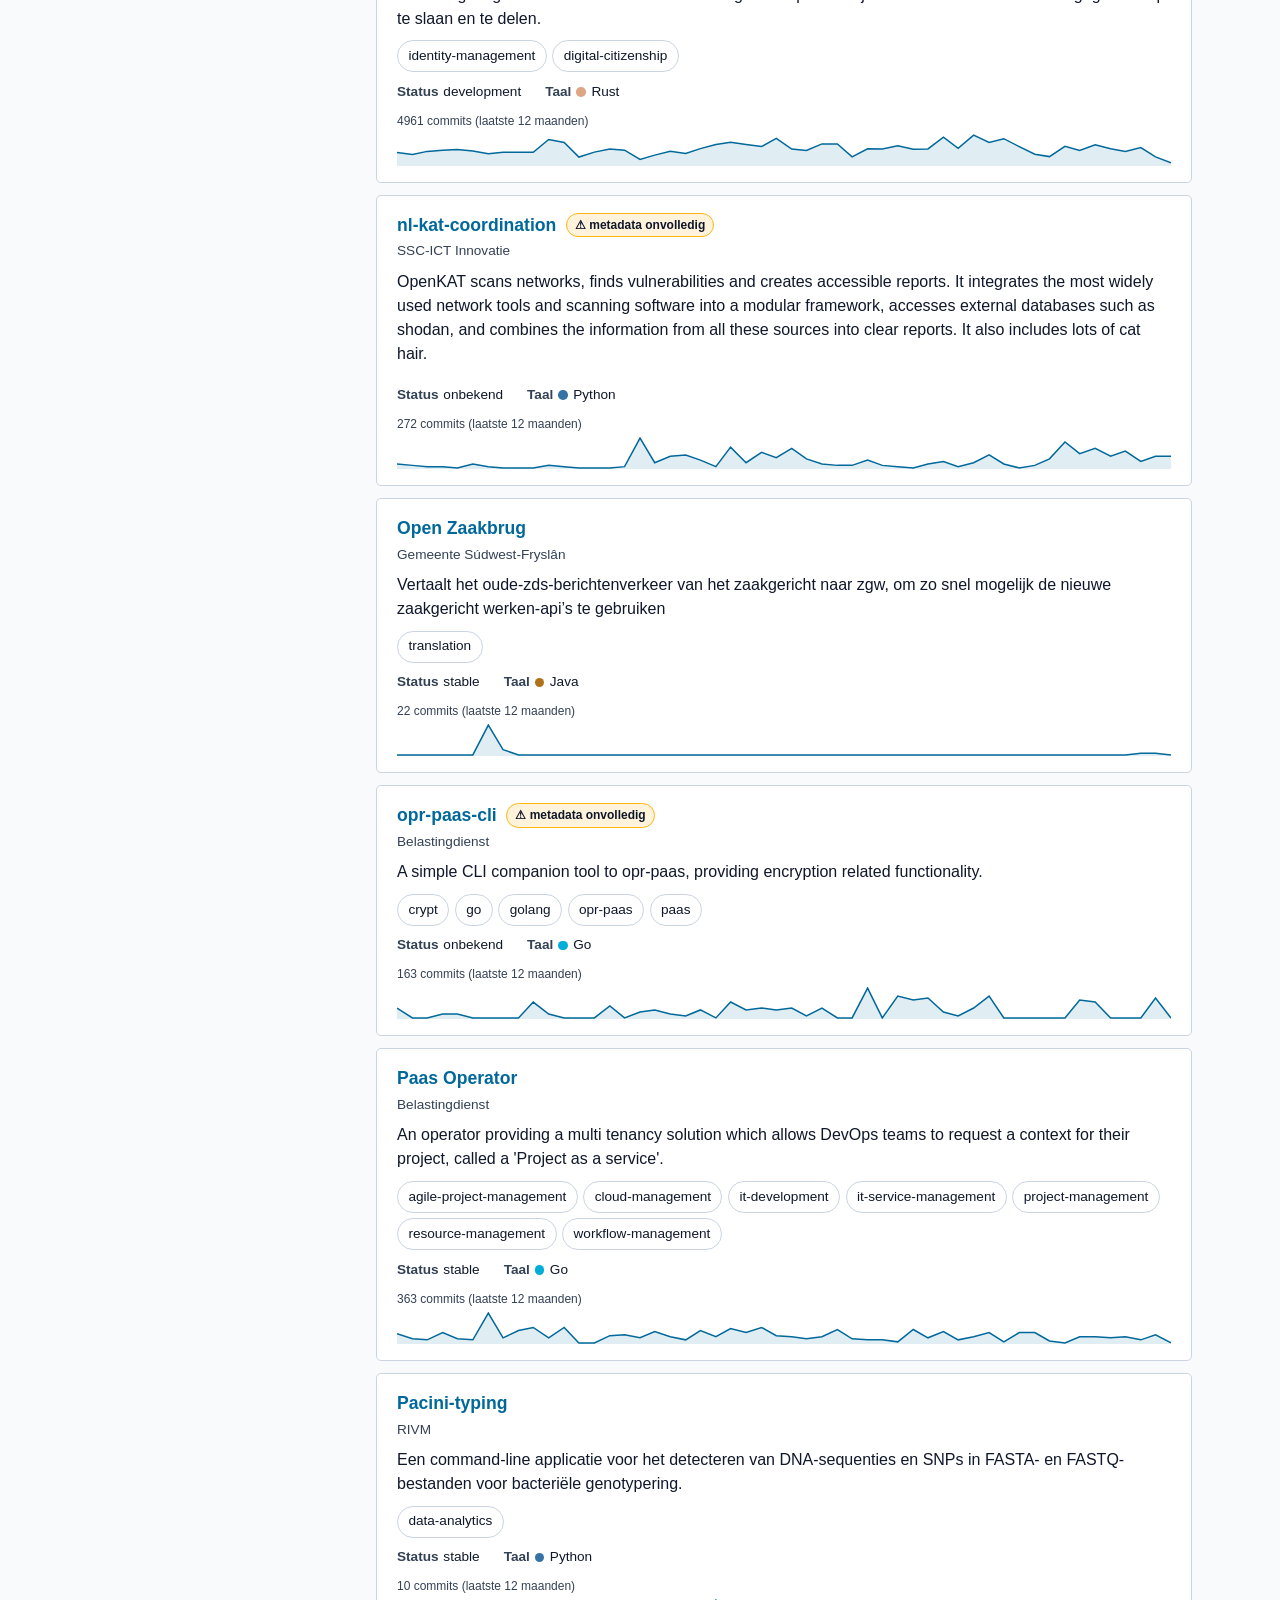
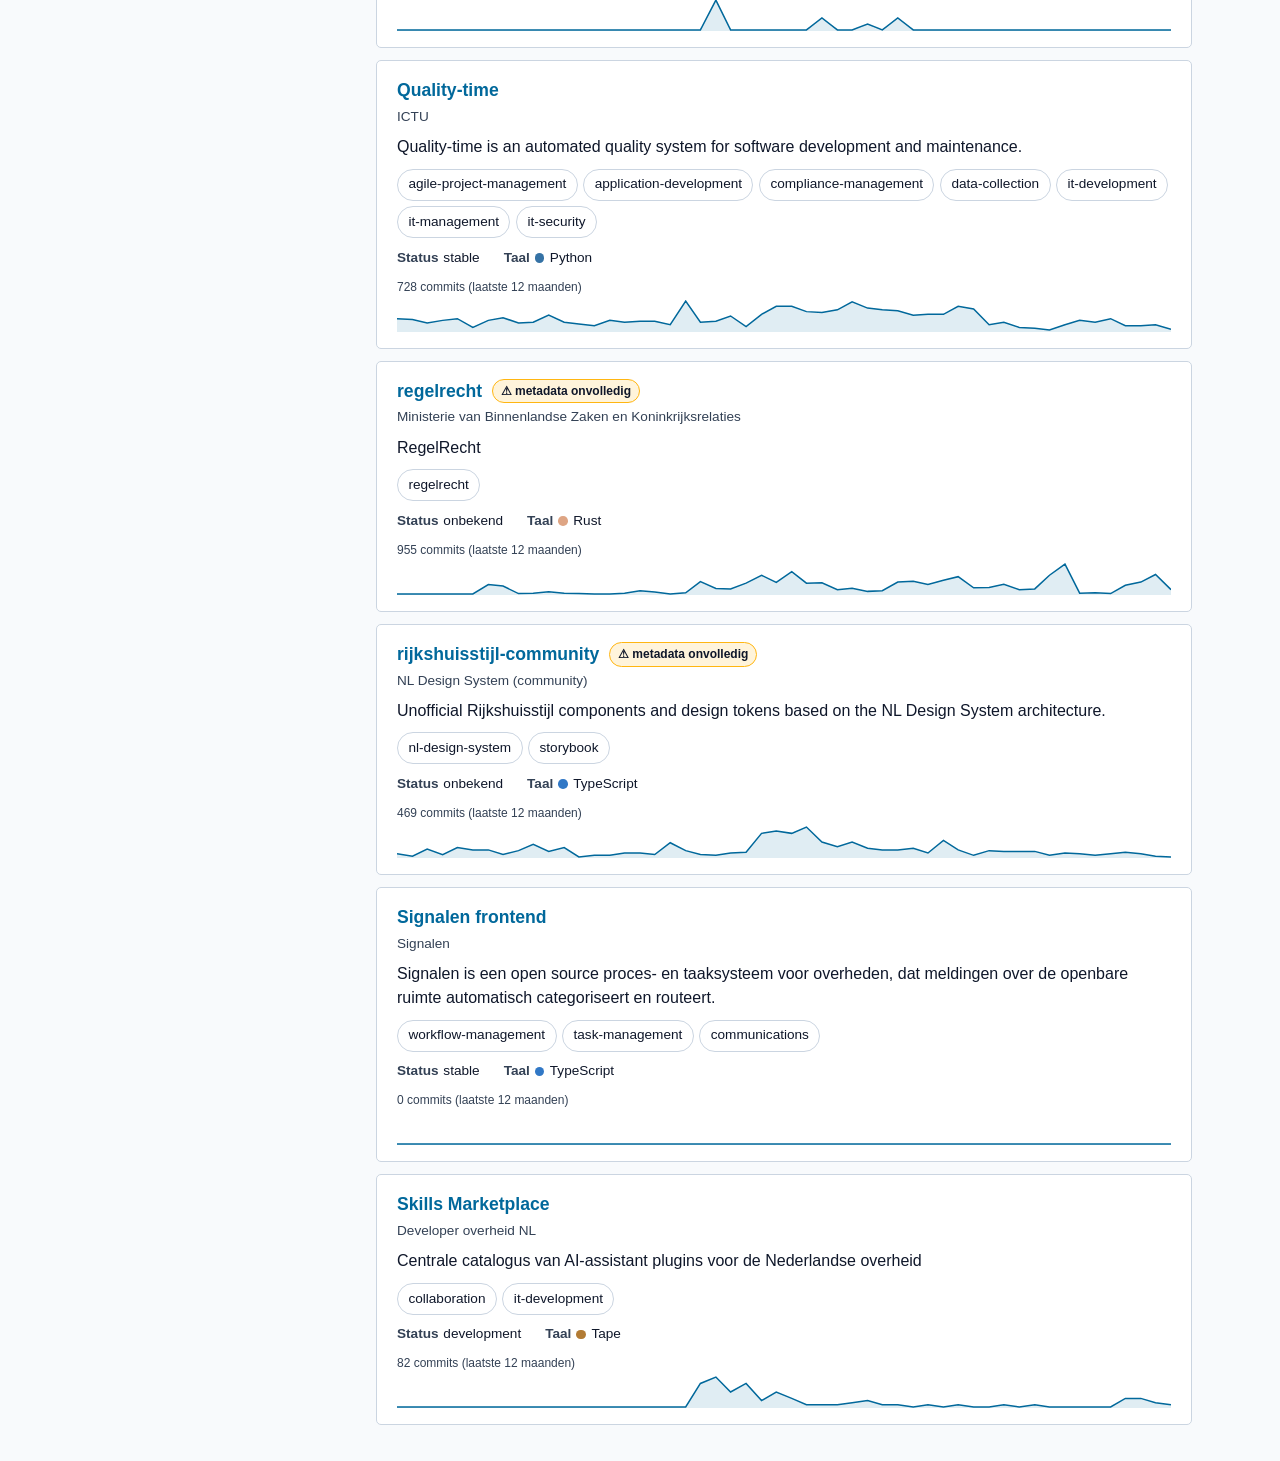
==== commit 70d57bf6: "add sorting on deps" ====
--- a/web/index.html
+++ b/web/index.html
@@ -97,6 +97,10 @@
           <option value="name-asc">Naam (A-Z)</option>
           <option value="commits-desc">Aantal commits (hoog naar laag)</option>
           <option value="commits-asc">Aantal commits (laag naar hoog)</option>
+          <option value="contributors-desc">Aantal contributors (hoog naar laag)</option>
+          <option value="contributors-asc">Aantal contributors (laag naar hoog)</option>
+          <option value="dependencies-desc">Aantal dependencies (hoog naar laag)</option>
+          <option value="dependencies-asc">Aantal dependencies (laag naar hoog)</option>
         </select>
       </div>
     </template>
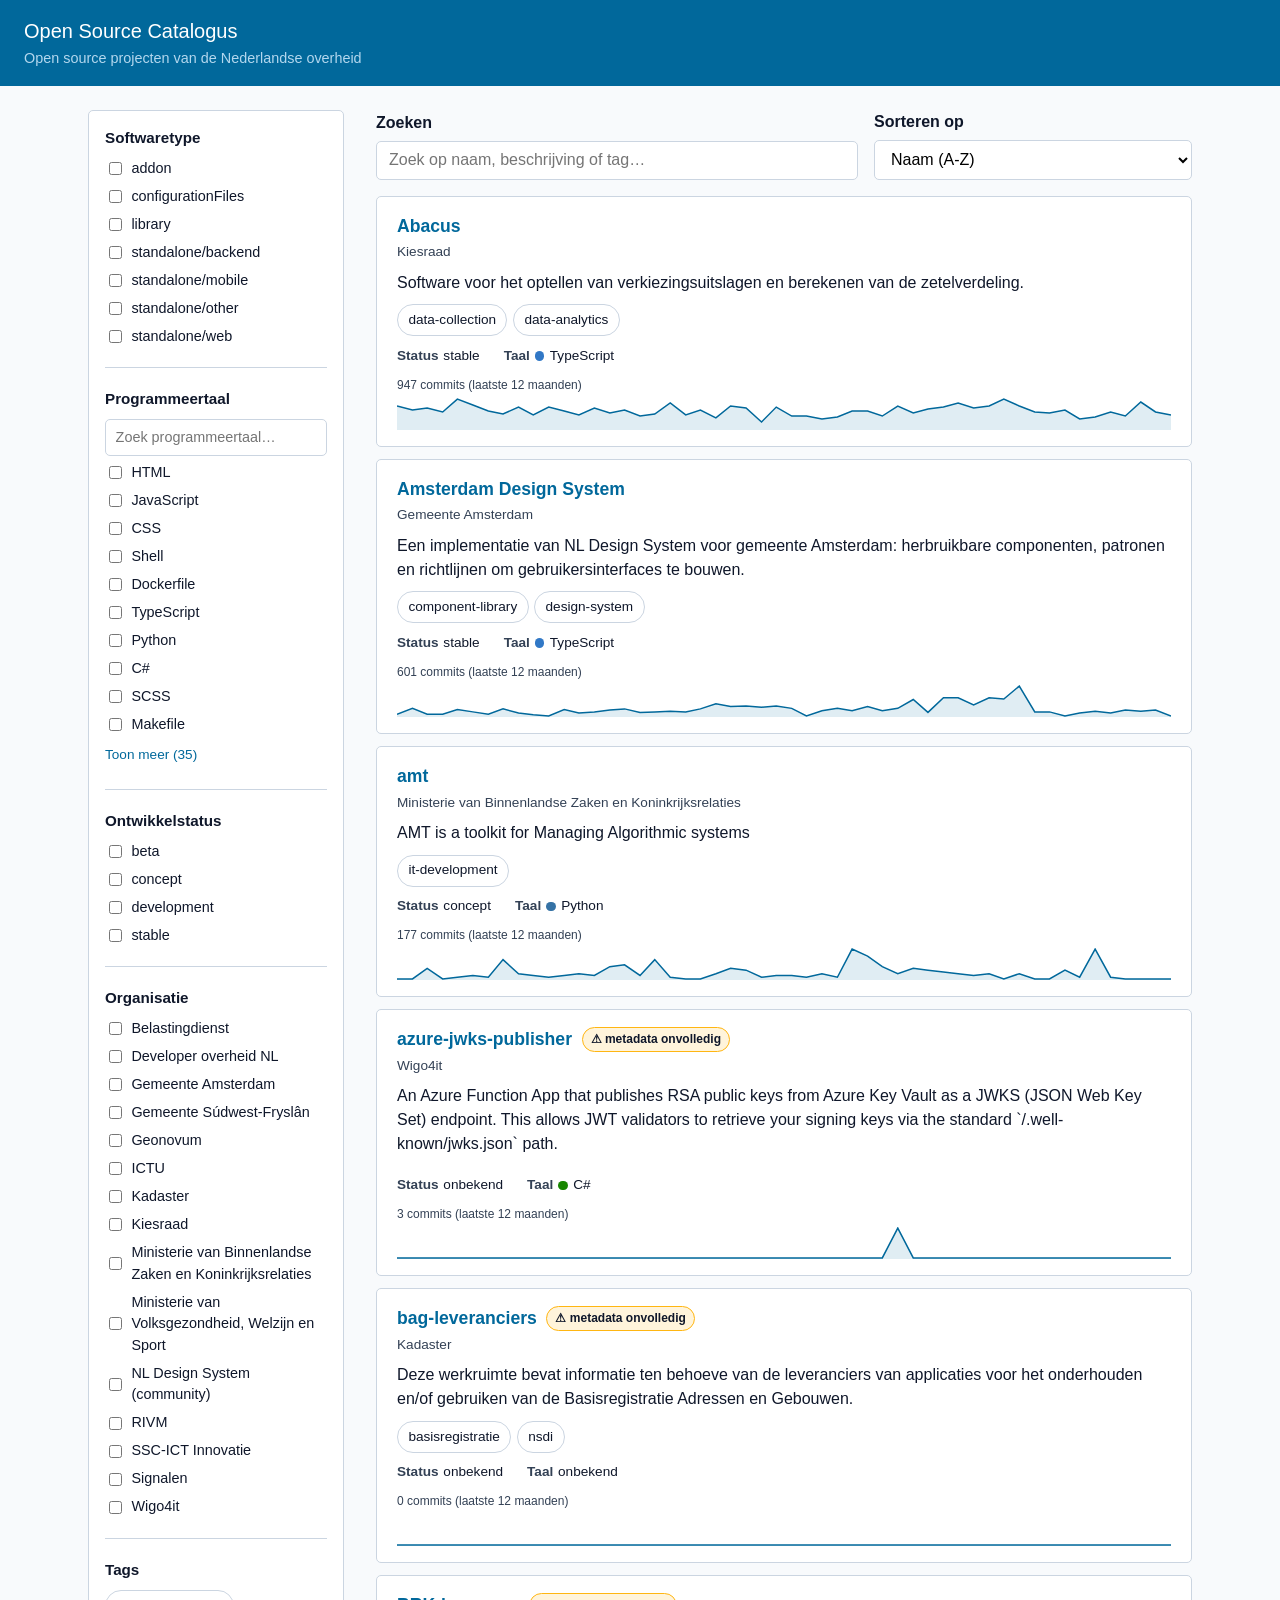
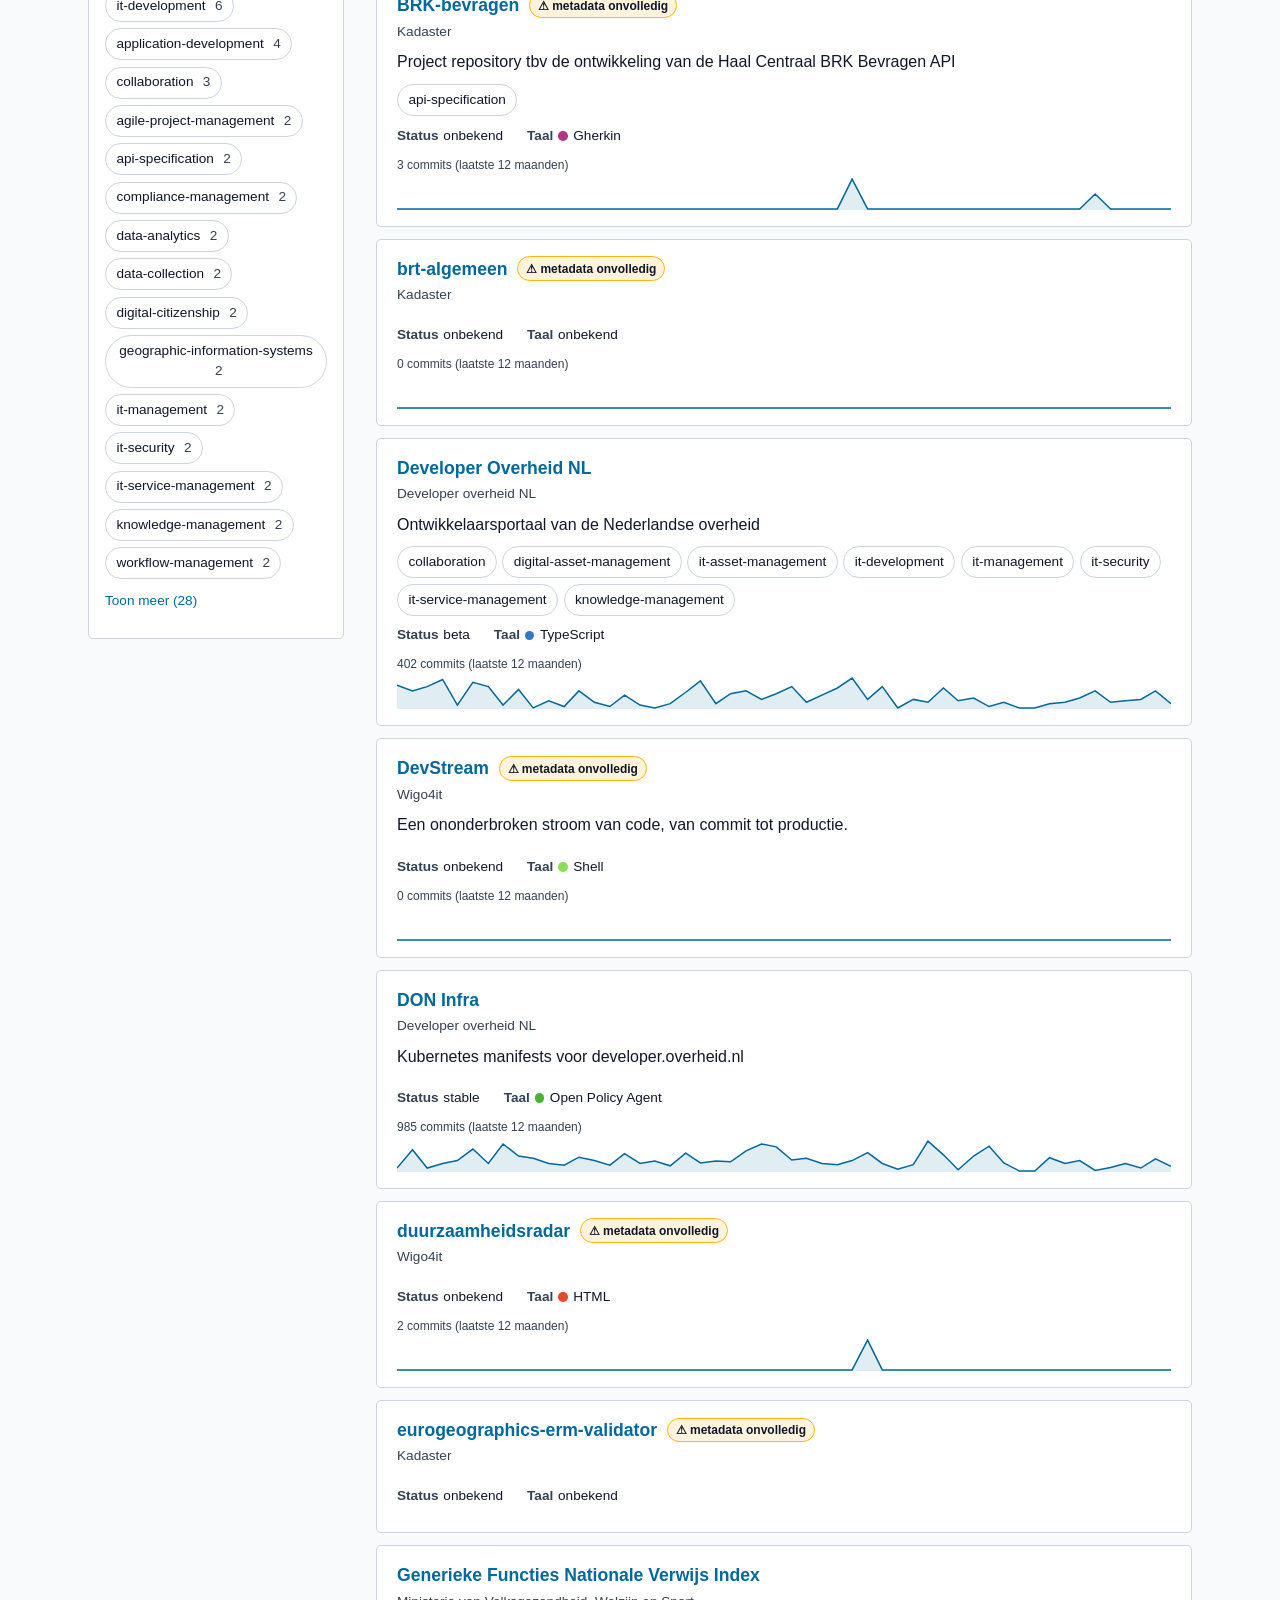
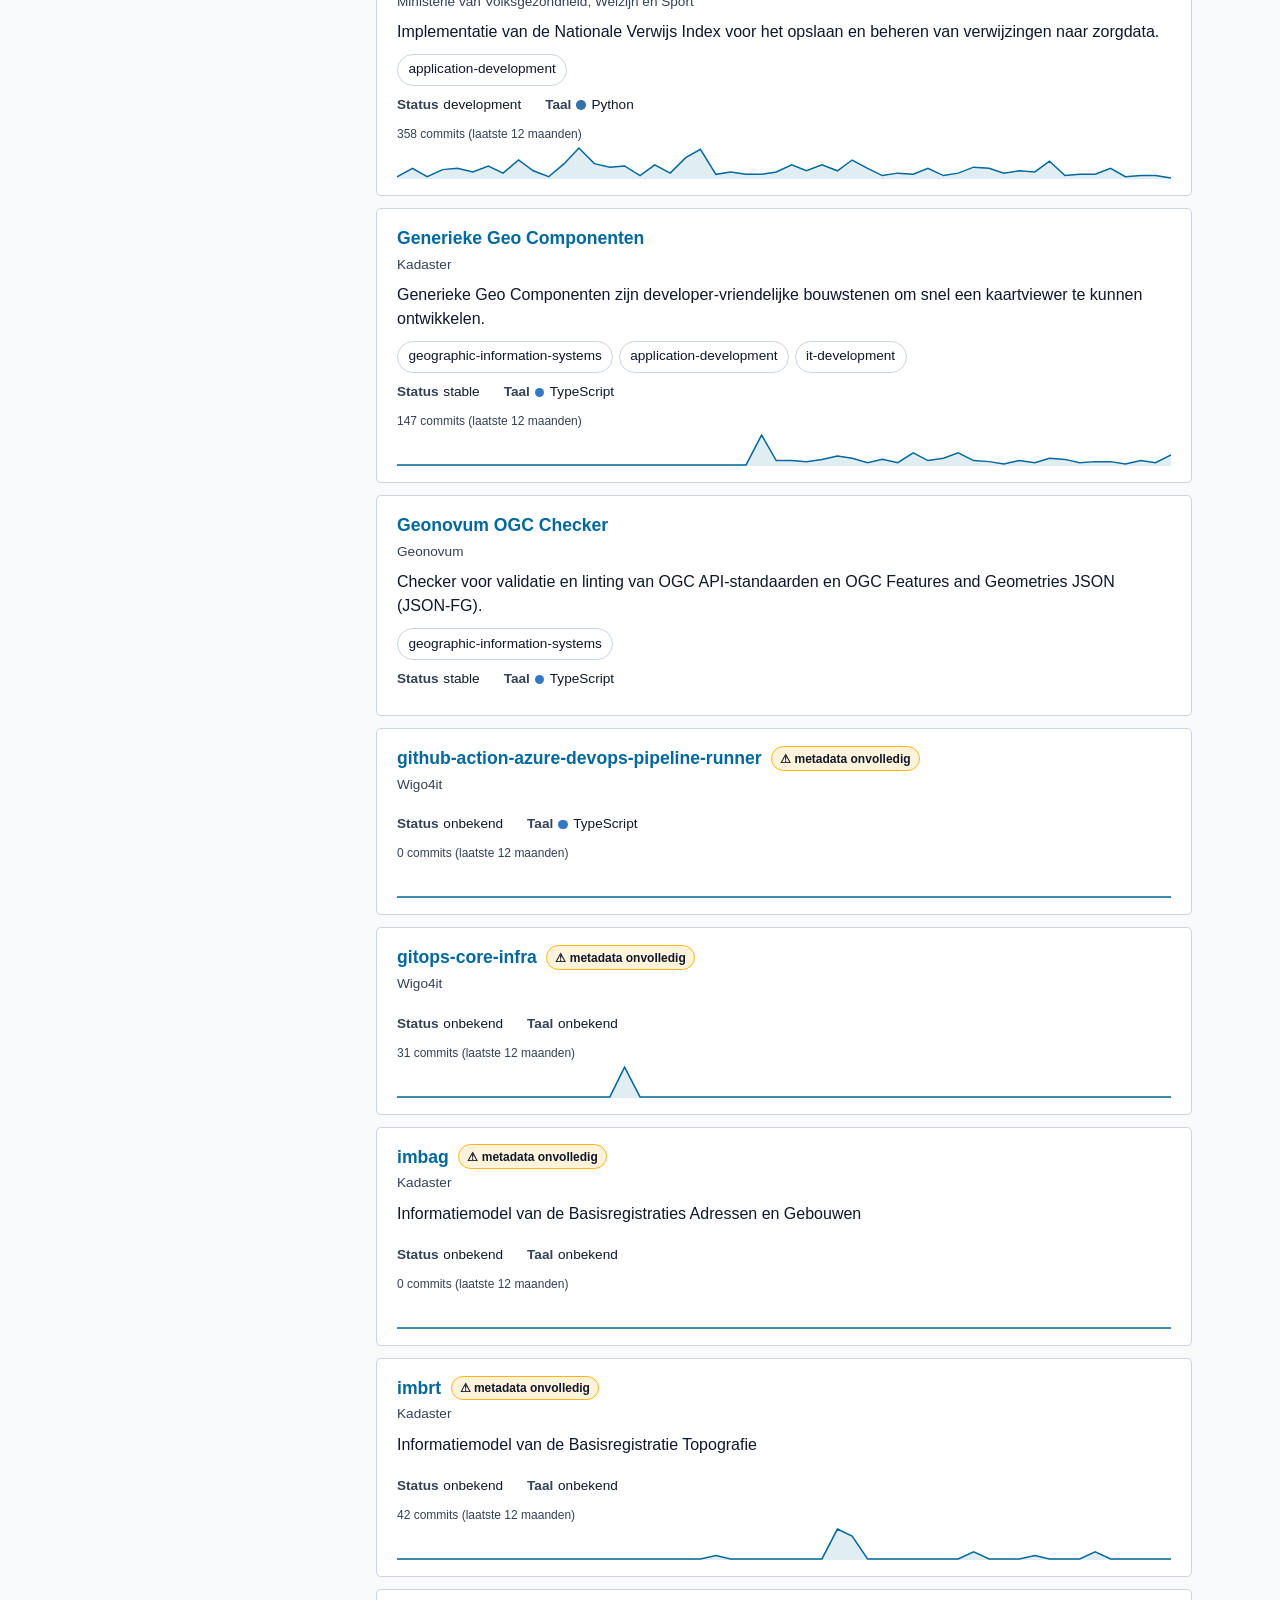
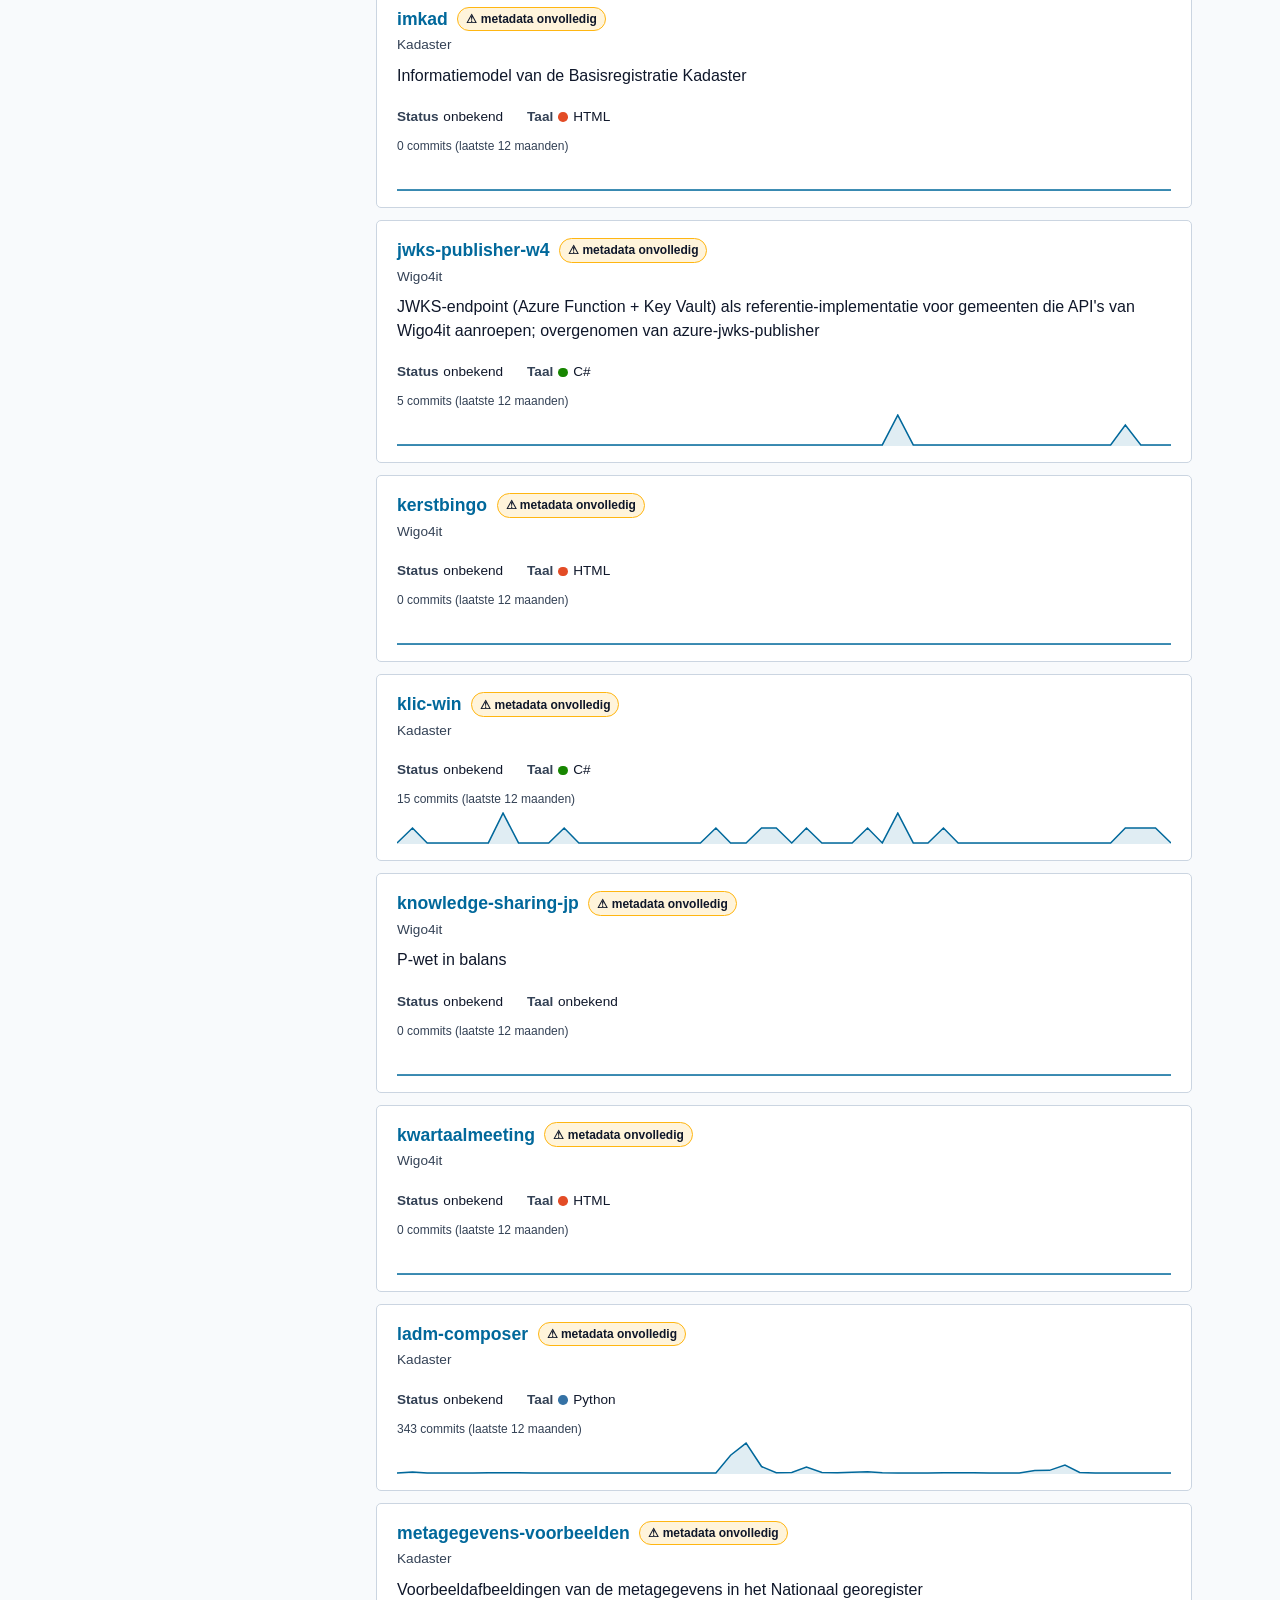
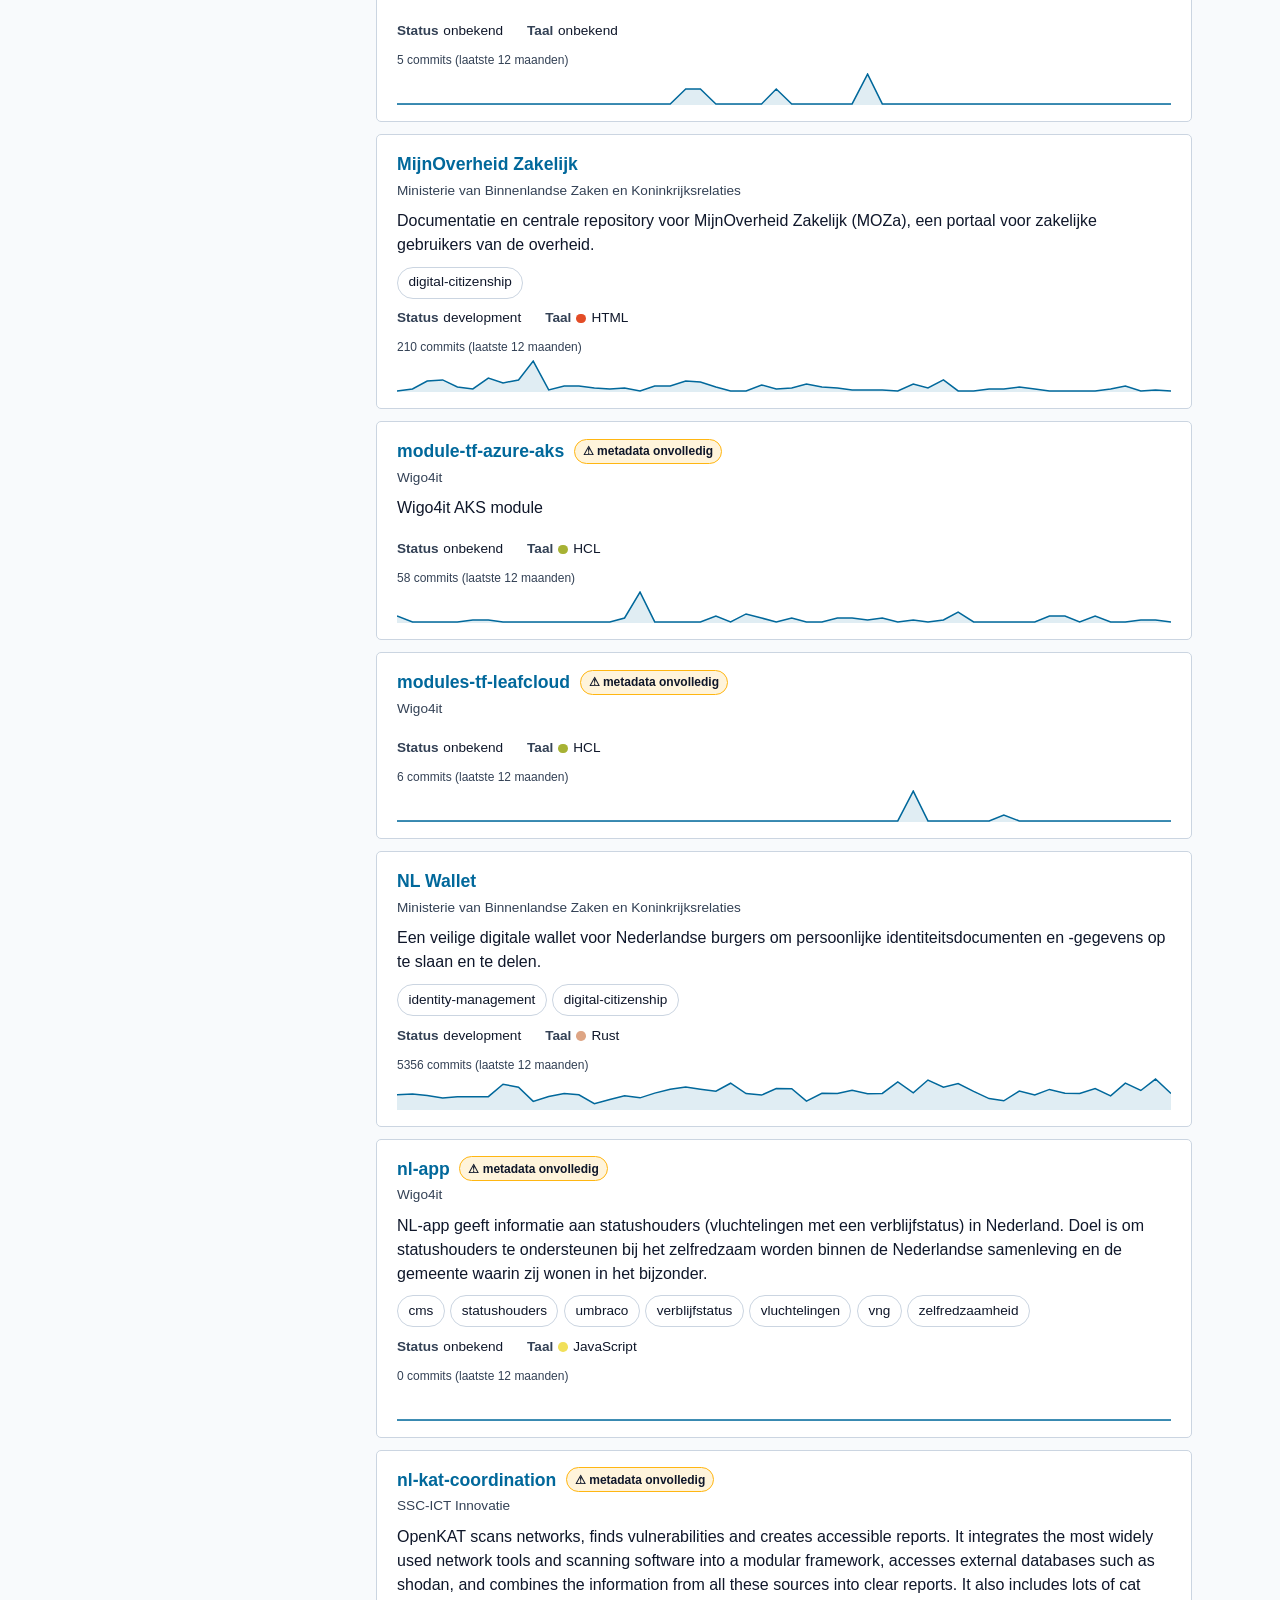
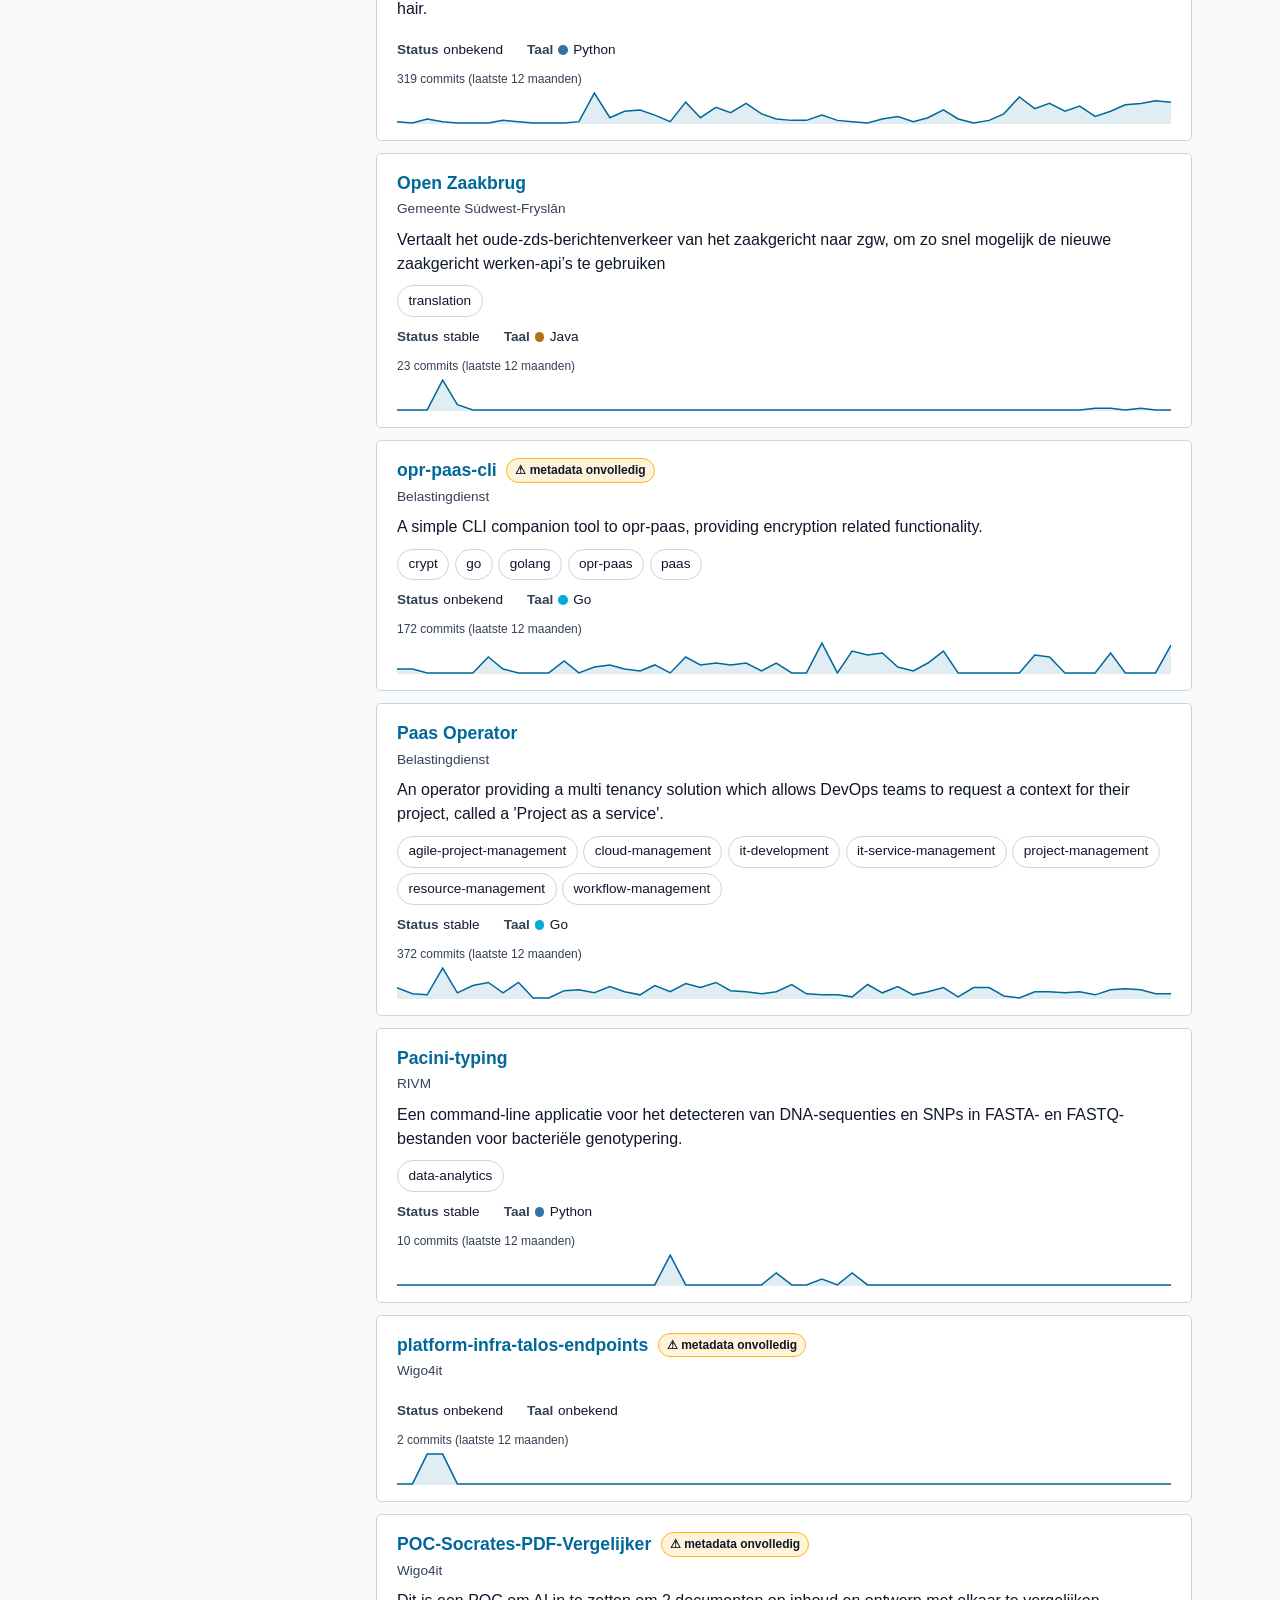
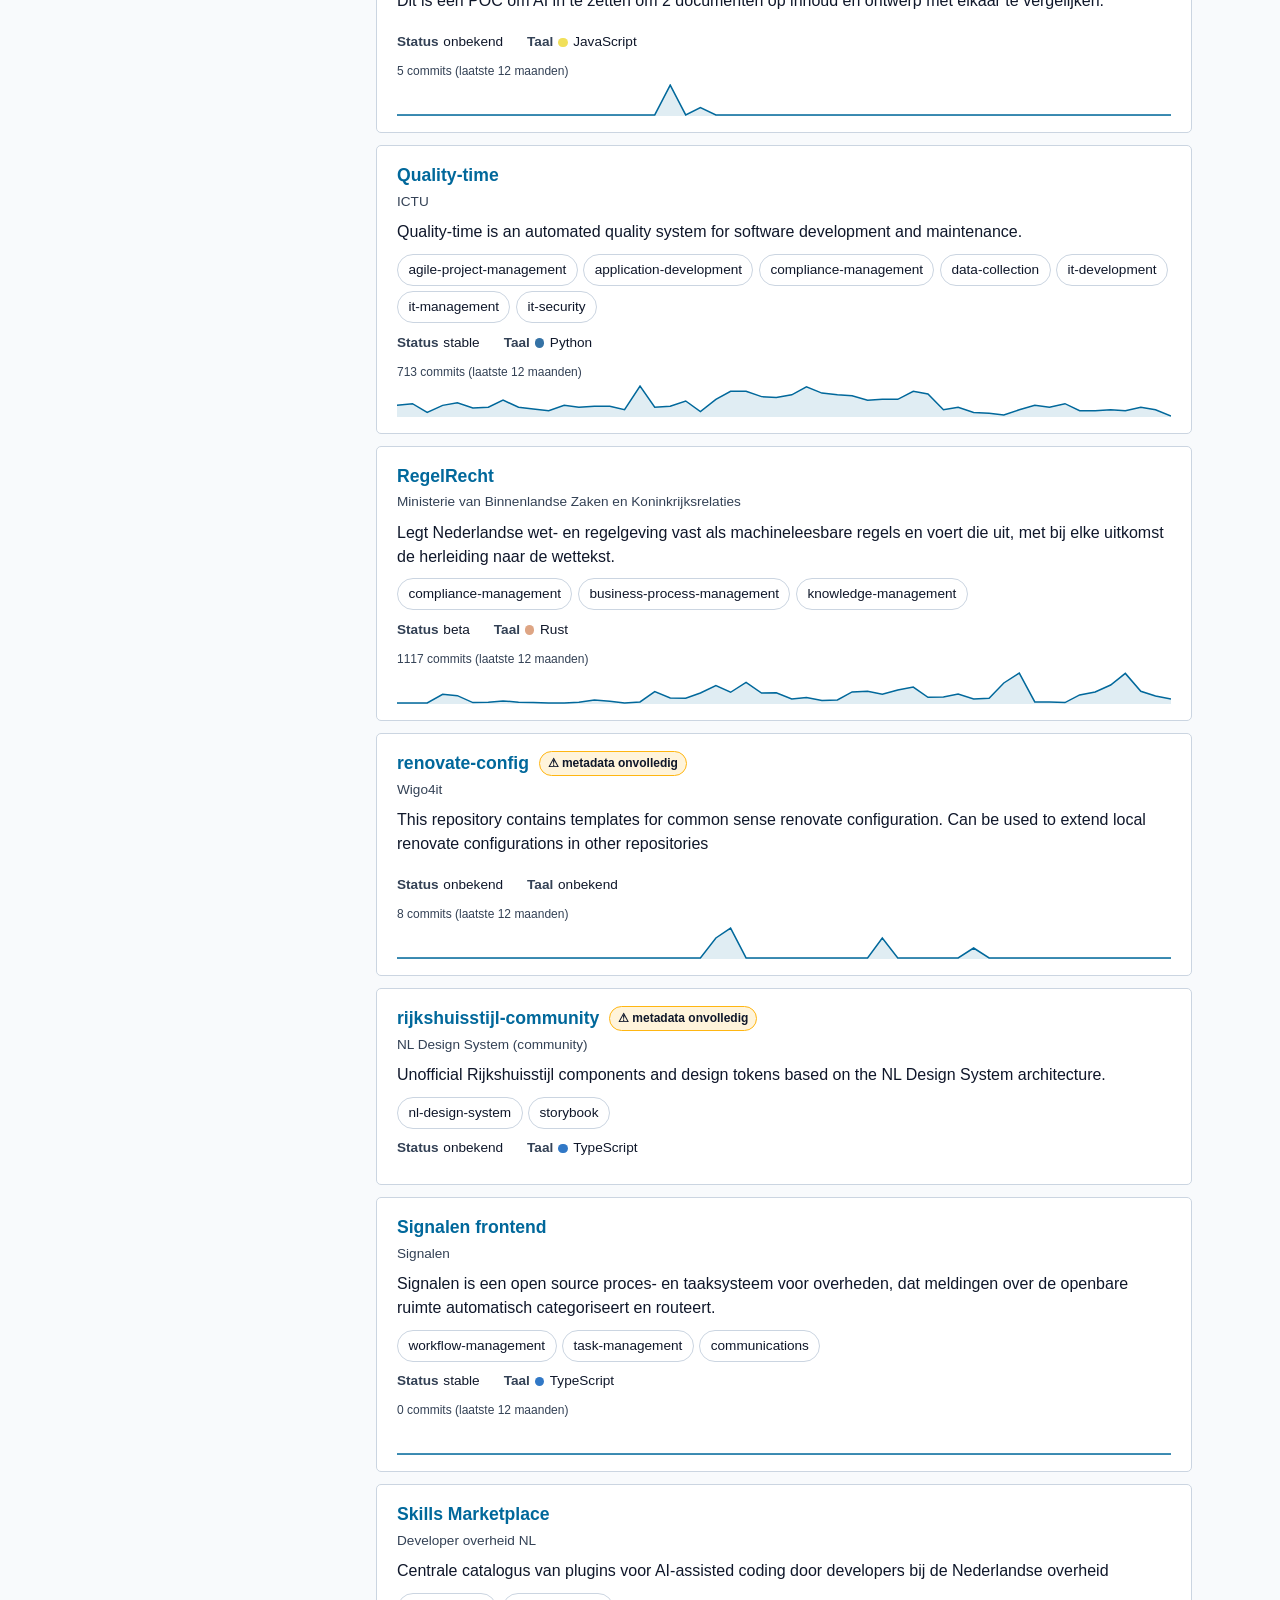
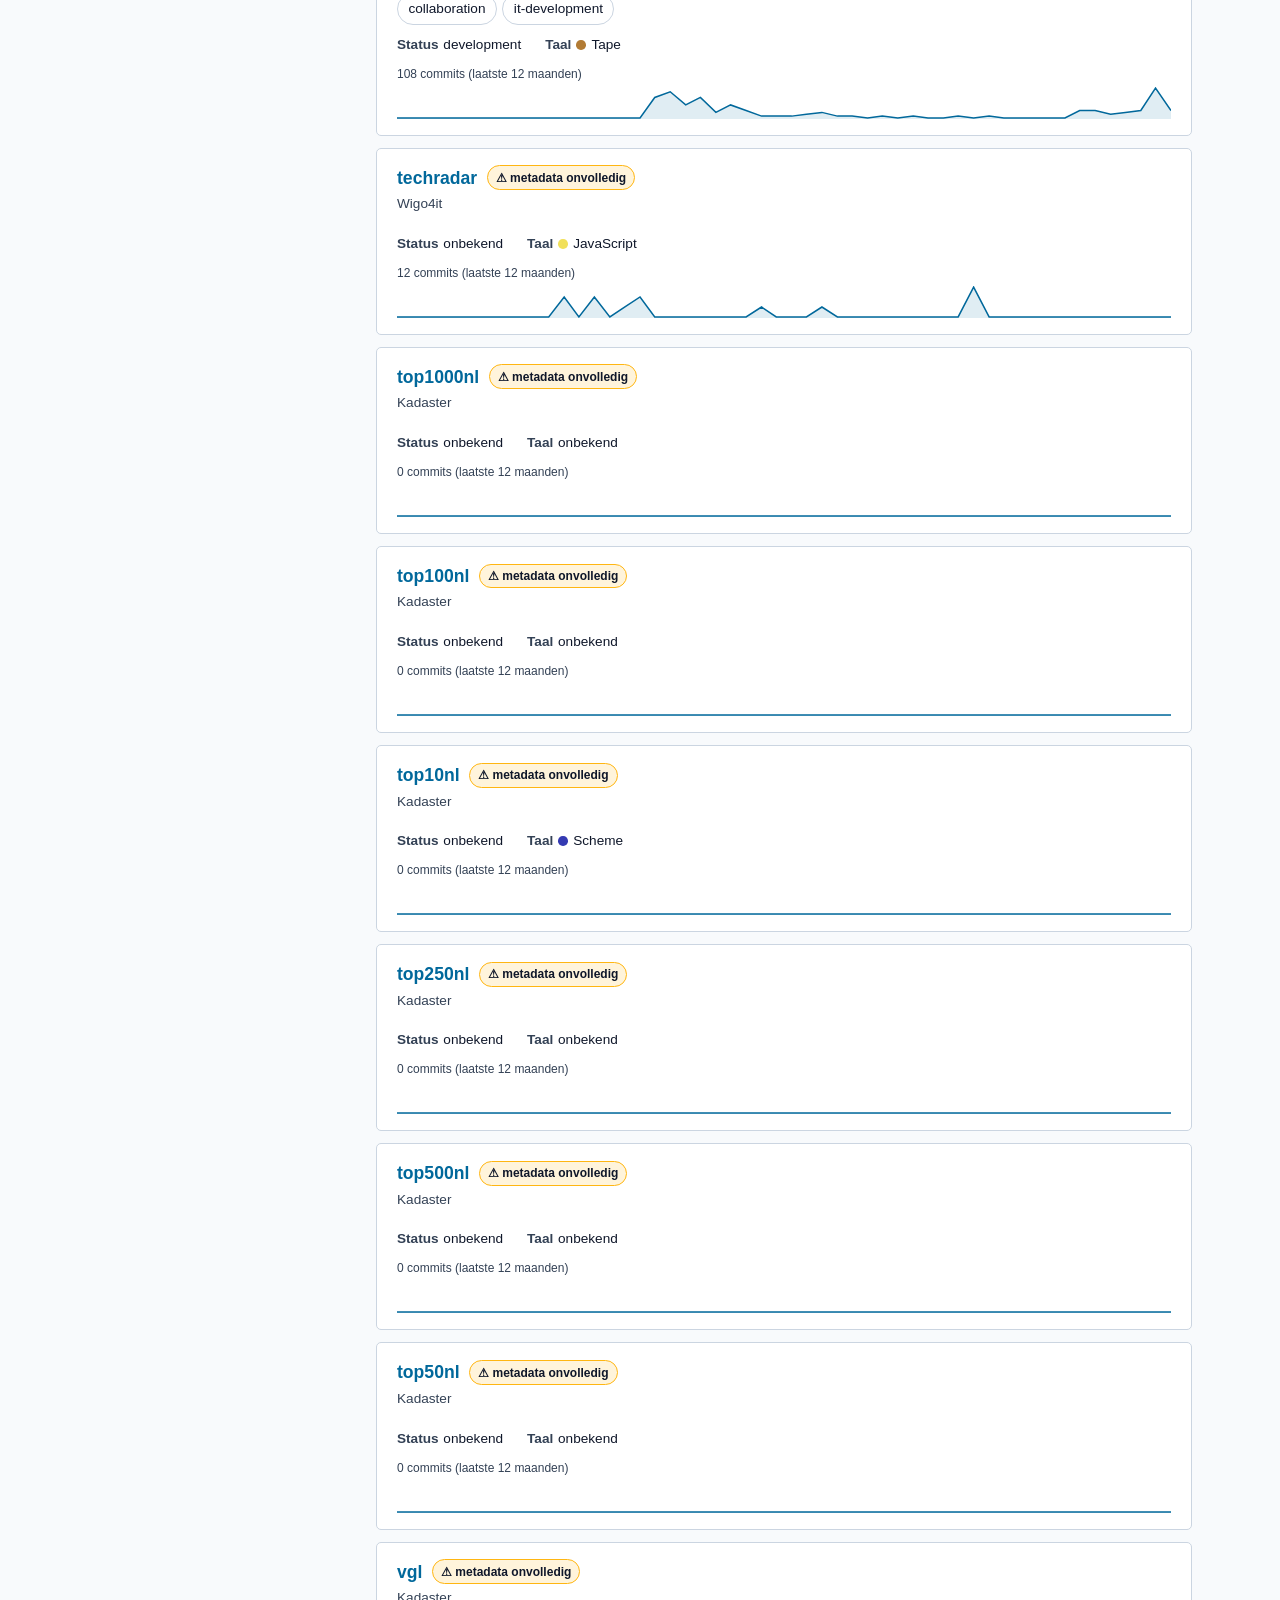
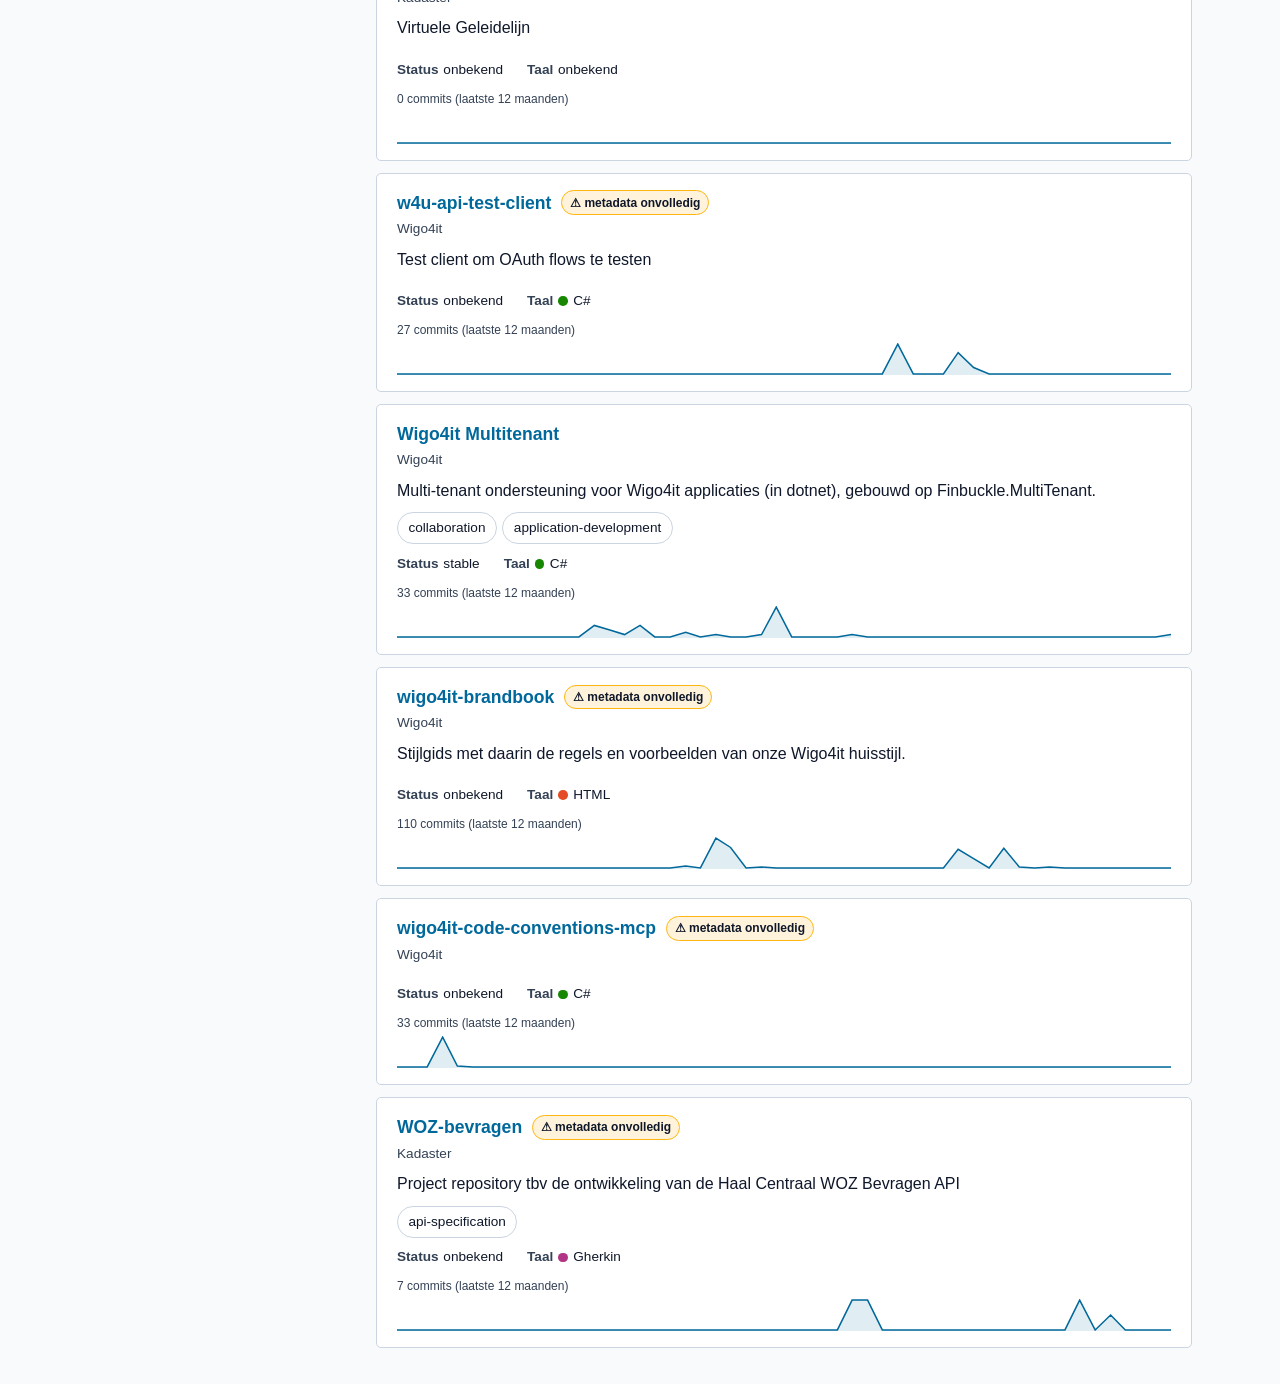
==== commit 3ec986bc: "added cool features" ====
--- a/web/index.html
+++ b/web/index.html
@@ -55,6 +55,10 @@
         <section class="filters__section">
           <h2 class="filters__heading">Softwaretype</h2>
           <div class="checkbox-filter" id="software-type-filter-options"></div>
+        </section>
+        <section class="filters__section">
+          <h2 class="filters__heading">Programmeertaal</h2>
+          <div class="checkbox-filter" id="language-filter-options"></div>
         </section>
         <section class="filters__section">
           <h2 class="filters__heading">Ontwikkelstatus</h2>
--- a/web/components/checkbox-filter.css
+++ b/web/components/checkbox-filter.css
@@ -11,3 +11,34 @@
   font-size: 0.9rem;
   cursor: pointer;
 }
+
+.checkbox-filter__search {
+  width: 100%;
+  padding: 0.4rem 0.6rem;
+  font: inherit;
+  font-size: 0.9rem;
+  border: 1px solid var(--color-border);
+  border-radius: var(--radius);
+  background: var(--color-bg);
+}
+
+.checkbox-filter__no-matches {
+  margin: 0;
+  font-size: 0.85rem;
+  color: var(--color-text-muted);
+}
+
+.checkbox-filter__toggle {
+  font: inherit;
+  font-size: 0.85rem;
+  color: var(--color-primary);
+  background: none;
+  border: none;
+  padding: 0.2rem 0;
+  text-align: left;
+  cursor: pointer;
+}
+
+.checkbox-filter__toggle:hover {
+  text-decoration: underline;
+}
